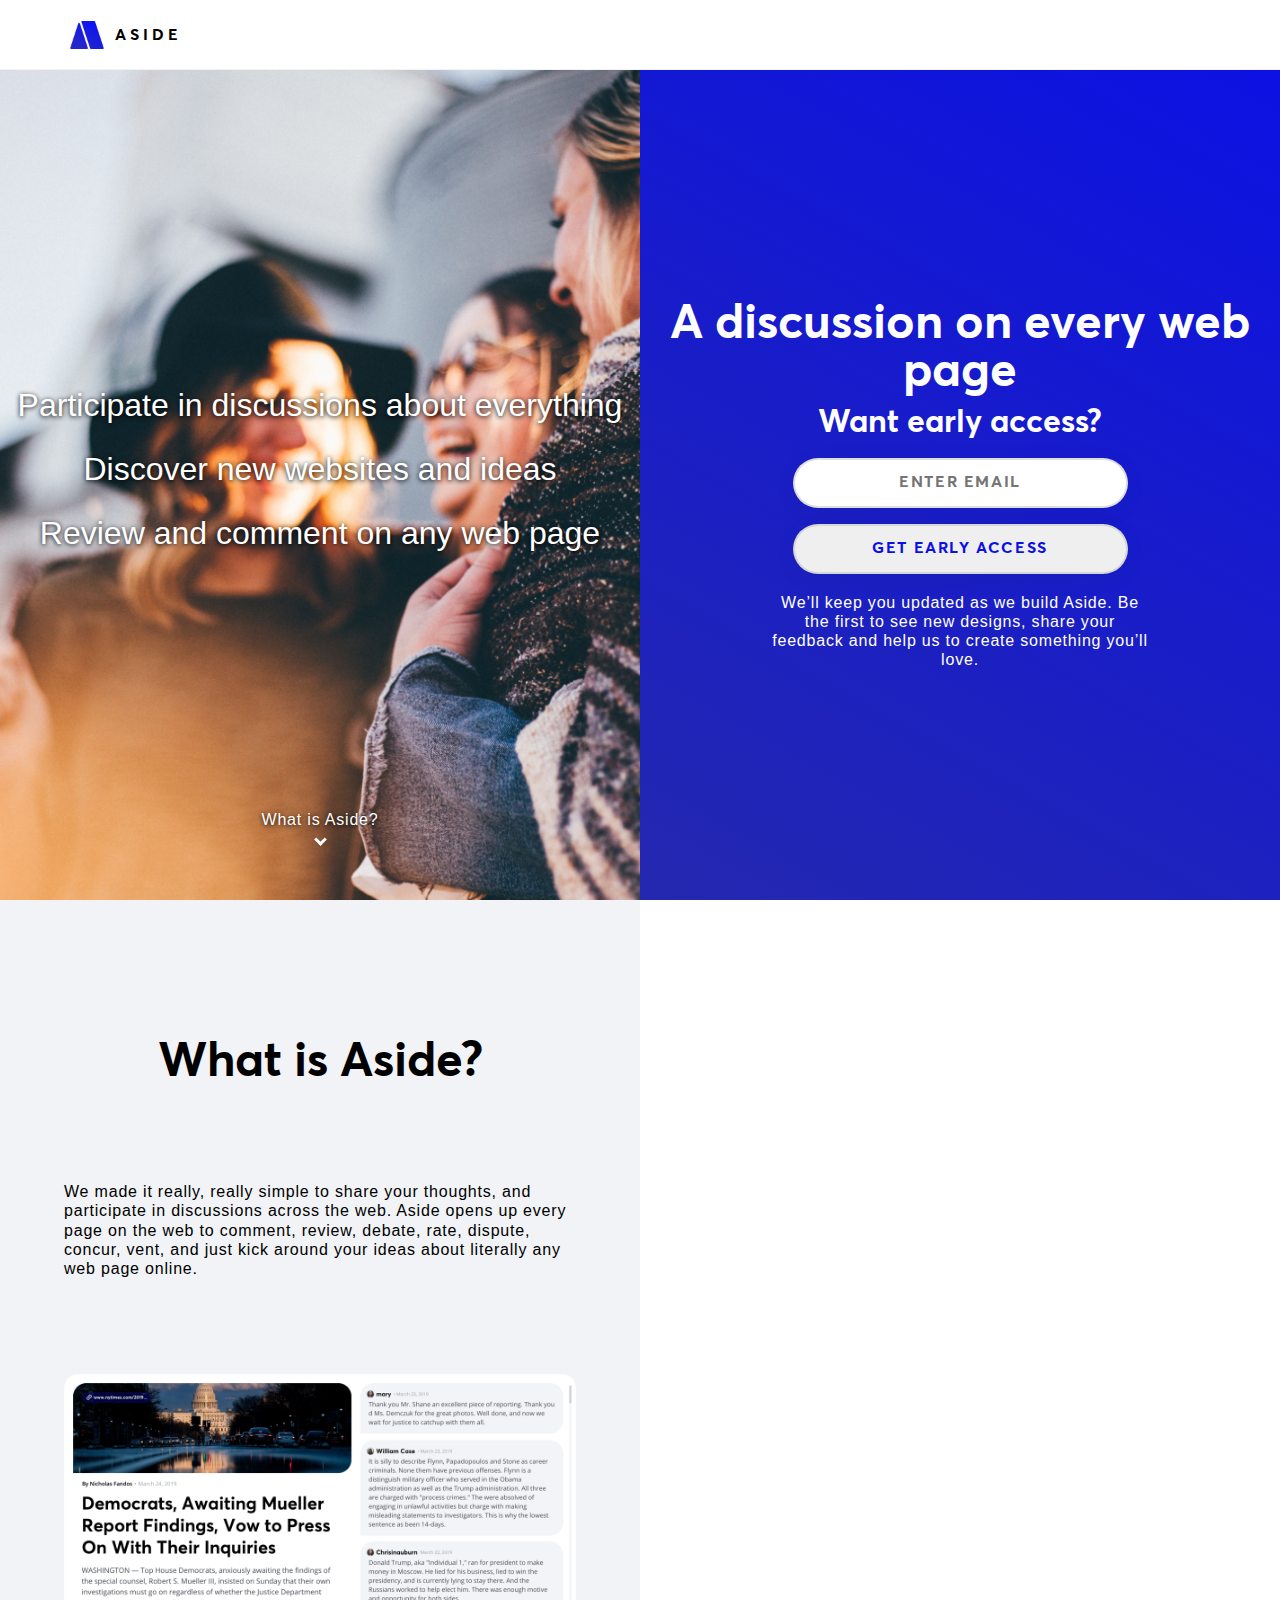
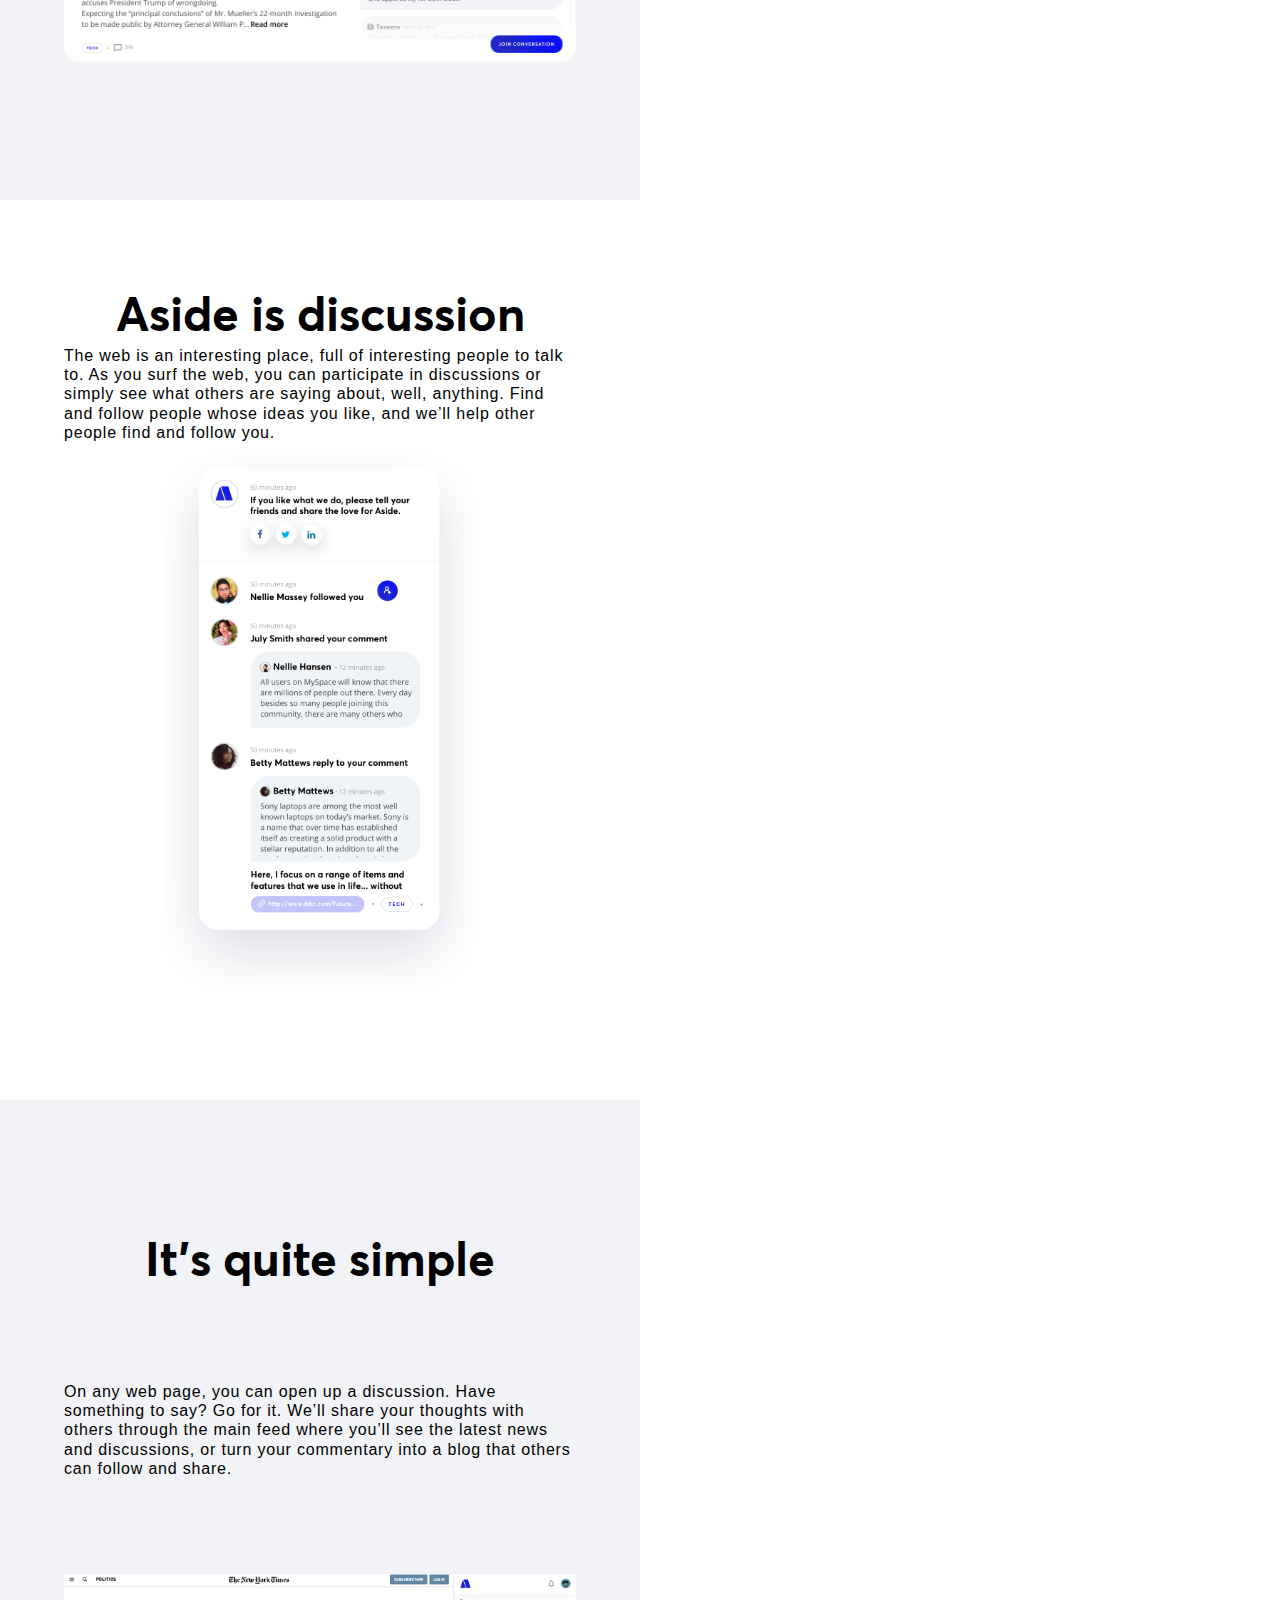
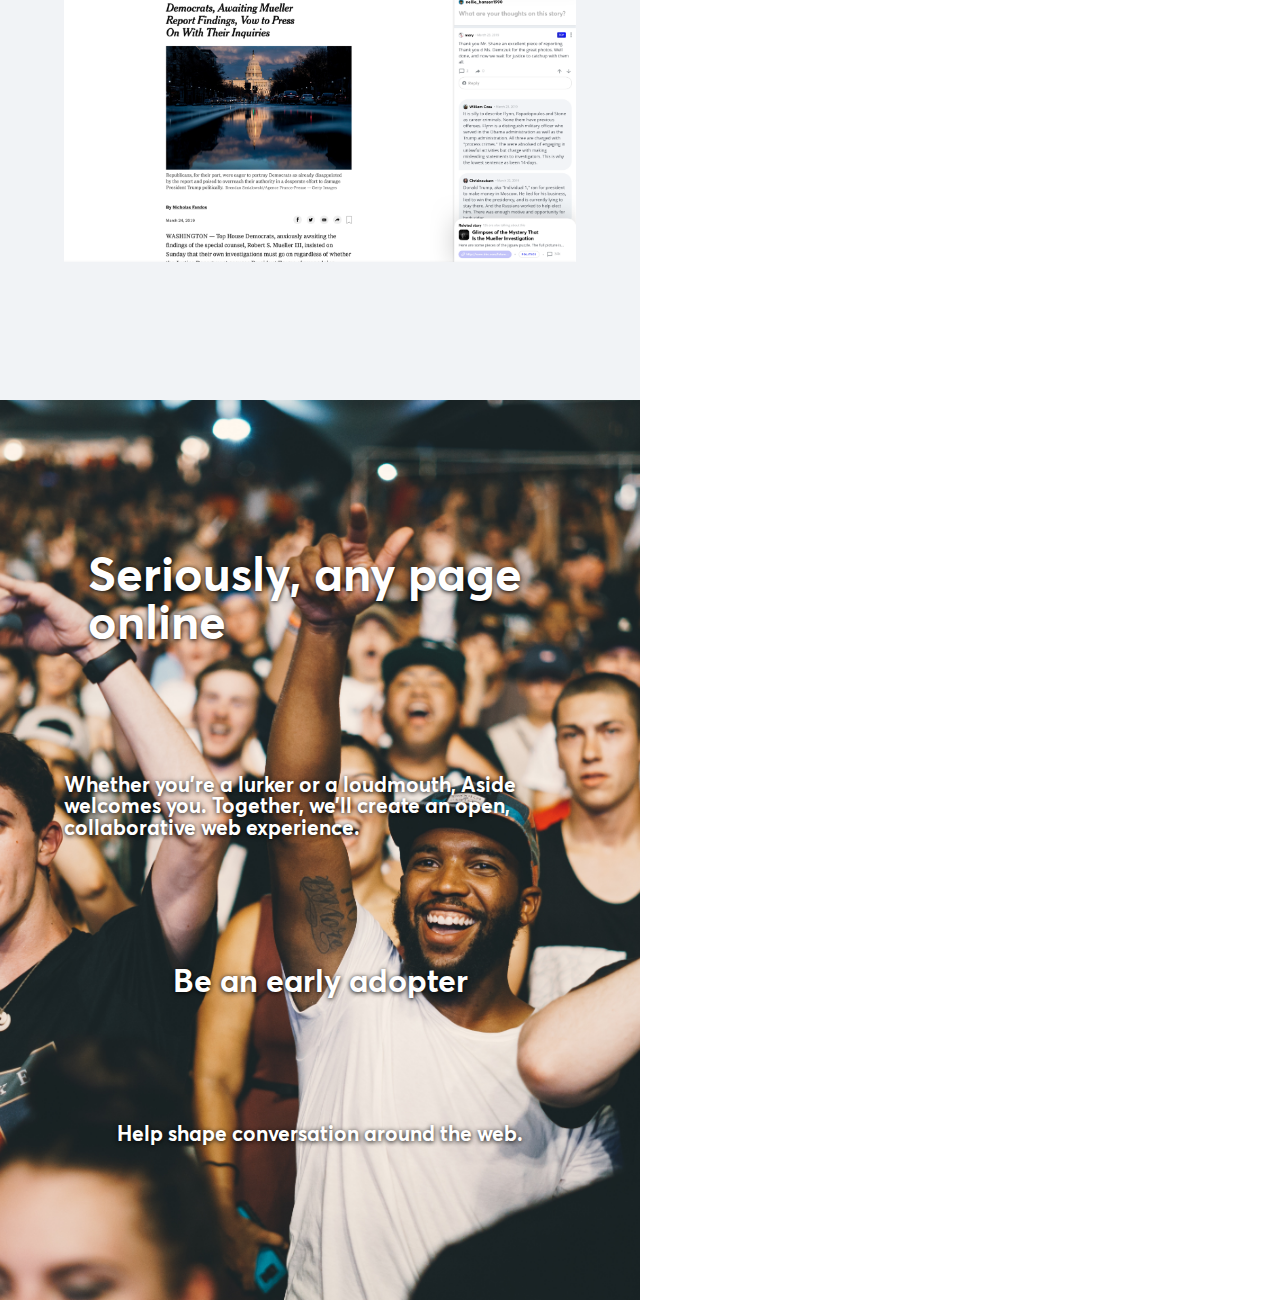
==== index.html @ 19cba2e3 "first draft CSS styles" ====
<!DOCTYPE html>
<html lang="en" dir="ltr">
  <head>
    <meta charset="utf-8">
    <title>Aside - A discussion on every web page</title>
    <link rel="stylesheet" type="text/css" href="styles/reset.css">
    <link rel="stylesheet" type="text/css" href="styles/MyFontsWebfontsKit.css">
    <link rel="stylesheet" type="text/css" href="styles/styles.css">
    <script type="text/javascript" src="js/webform.js"></script>
  </head>
  <body>

    <!-- Begin Header -->
    <header role="banner" role="presentation">
      <div id="banner">
        <img src="images/logo3x.png" alt="Aside logo">
        <span id="brandname" class="header_text">Aside</span>
      </div>
    </header>

    <!-- sign up section -->
    <section id="sign_up_section">
      <div class="content_area">
        <h1>A discussion on every web page</h1>
        <h2>Want early access?</h2>
        <div class="form">
          <form id="ema_signup_form" target="_blank" action="https://madmimi.com/signups/subscribe/fa98b86854e9475b967671fcaaf3a3f4" accept-charset="UTF-8" method="post">
            <input name="utf8" type="hidden" value="✓"/>
            <div class="mimi_field required">
              <input id="signup_email" class="email_input" name="signup[email]" type="text" data-required-field="This field is required" placeholder="Enter Email"/>
            </div>
            <div style="background: white; font-size:1px; height: 0; overflow: hidden">
              <input type="text" name="da4ce665351cd19ea3d84e0f7b1cccae" style="font-size: 1px; width: 1px !important; height:1px !important; border:0 !important; line-height: 1px !important; padding: 0 0; min-height:1px !important;"/>
              <input class="checkbox" type="checkbox" name="beacon"/>
            </div>
            <div class="mimi_field">
              <input type="submit" class="submit" value="Get early access" id="webform_submit_button" data-default-text="Get early access" data-submitting-text="Sending..." data-invalid-text="↑ You forgot some required fields" data-choose-list="↑ Choose a list" data-thanks="Thank you!"/>
            </div>
          </form>
        </div> <!-- End form div -->
        <p>We’ll keep you updated as we build Aside. Be the first to see new designs, share your feedback and help us to create something you’ll love.</p>
      </div> <!-- End content area div -->
    </section> <!-- End section -->

    <!-- About section -->
    <section id="about_section">
      <div id="benefits" class="content_area">
        <div class="prime_benefits">
          <ul>
            <li>Participate in discussions about everything</li>
            <li>Discover new websites and ideas</li>
            <li>Review and comment on any web page</li>
          </ul>
          <div class="look_down">
            <p>What is Aside?</p>
            <p><i class="down"></i></p>
          </div>
        </div>
      </div>
    </section> <!-- End About section -->

    <section id="more_details">
      <div id="what" class="details_container">
        <div class="text_area">
          <h1>What is Aside?</h1>
          <p>We made it really, really simple to share your thoughts, and participate in discussions across the web. Aside opens up every page on the web to comment, review, debate, rate, dispute, concur, vent, and just kick around your ideas about literally any web page online.</p>
          <img src="images/image1.png" alt="Screenshot of Aside">
        </div>
      </div>

      <div id="discussion" class="details_container">
        <div class="text_area">
          <h1>Aside is discussion</h1>
          <p>The web is an interesting place, full of interesting people to talk to. As you surf the web, you can participate in discussions or simply see what others are saying about, well, anything. Find and follow people whose ideas you like, and we’ll help other people find and follow you.</p>
          <img src="images/image3.png" alt="Screenshot of Aside">
        </div>
      </div>

      <div id="how" class="details_container">
        <div class="text_area">
          <h1>It's quite simple</h1>
          <p>On any web page, you can open up a discussion. Have something to say? Go for it. We’ll share your thoughts with others through the main feed where you’ll see the latest news and discussions, or turn your commentary into a blog that others can follow and share.</p>
          <img src="images/image2.png" alt="Screenshot of Aside">
        </div>
      </div>

      <div id="early" class="details_container">
        <div class="text_area">
          <h1>Seriously, any page online</h1>
          <h3>Whether you’re a lurker or a loudmouth, Aside welcomes you. Together, we’ll create an open, collaborative web experience.</p>
          <h2>Be an early adopter</h2>
          <h3>Help shape conversation around the web.</p>
        </div>
      </div>
    </section>

  </body>
</html>
---- styles/MyFontsWebfontsKit.css ----
/**
 * @license
 * MyFonts Webfont Build ID 3755739, 2019-05-04T04:27:27-0400
 *
 * The fonts listed in this notice are subject to the End User License
 * Agreement(s) entered into by the website owner. All other parties are
 * explicitly restricted from using the Licensed Webfonts(s).
 *
 * You may obtain a valid license at the URLs below.
 * 
 * Webfont: AvertaStdPE-Bold by Intelligent Design
 * URL: https://www.myfonts.com/fonts/intelligent-foundry/averta-standard/bold-177285/
 *
 * Webfont: AvertaStdPE-Regular by Intelligent Design
 * URL: https://www.myfonts.com/fonts/intelligent-foundry/averta-standard/regular-177285/
 *
 *
 * License: https://www.myfonts.com/viewlicense?type=web&buildid=3755739
 * Licensed pageviews: 10,000
 * Webfonts copyright: Copyright (c) 2015 by Kostas Bartsokas. All rights reserved.
 *
 * © 2019 MyFonts Inc
*/


/* @import must be at top of file, otherwise CSS will not work */
@import url("//hello.myfonts.net/count/394edb");


@font-face {font-family: 'AvertaStdPE-Bold';src: url('webfonts/394EDB_0_0.eot');src: url('webfonts/394EDB_0_0.eot?#iefix') format('embedded-opentype'),url('webfonts/394EDB_0_0.woff2') format('woff2'),url('webfonts/394EDB_0_0.woff') format('woff'),url('webfonts/394EDB_0_0.ttf') format('truetype');}


@font-face {font-family: 'AvertaStdPE-Regular';src: url('webfonts/394EDB_1_0.eot');src: url('webfonts/394EDB_1_0.eot?#iefix') format('embedded-opentype'),url('webfonts/394EDB_1_0.woff2') format('woff2'),url('webfonts/394EDB_1_0.woff') format('woff'),url('webfonts/394EDB_1_0.ttf') format('truetype');}
---- styles/styles.css ----
/* Font Classes */
/* .AvertaStdPE-Bold {
	font-family: AvertaStdPE-Bold;
	font-weight: normal;
	font-style: normal;
}
.AvertaStdPE-Regular {
	font-family: AvertaStdPE-Regular;
	font-weight: normal;
	font-style: normal;
} */

/* General styles */
html {
  font-size: 16px;
  font-family: "Open Sans", sans-serif;
  font-weight: normal;
  color: #000;
}

.header_text, h1, h2, h3, input {
  font-family: AvertaStdPE-Bold;
	font-weight: normal;
	font-style: normal;
  color: #000;
}

/* Header */
header {
  width: 100%;
  background-color: white;
  position: fixed;
  z-index: 100;
}

#banner {
  padding: 1.3125em 0 1.3125em 4.35em;
  box-shadow: inset 0 -0.5px 0 0 rgba(0,0,0,0.1);
  display: flex;
  align-items: center;
}

header img {
  height: 1.75em;
  margin-right: 0.731875em;
}

#brandname {
  text-transform: uppercase;
  font-size: 1em;
  letter-spacing: 0.25em;
}

/* Sections */
.content_area {
  height: 50%;
  display: flex;
  flex-direction: column;
  align-items: center;
  justify-content: space-around;
  padding-top:4.375em;
  position: relative;
  text-align: center;
}

h1 {
  font-size: 3em;
  margin: 0 0.5em;
}

h2,
  ul li {
  font-size: 2em;
  margin: 0 0.5em;
}

h3 {
  font-size: 1.325em;
}

p {
  font-size: 1em;
  letter-spacing: 0.05em;
  line-height: 1.2em;
}

/* Sign up Section */
#sign_up_section {
  background: linear-gradient(208.92deg, #0B10E6 0%, #2428AF 100%);
  width: 50%;
  height: 100vh;
  display: flex;
  flex-direction: column;
  justify-content: center;
  /* border-left: 1px solid #5A6069; */
  color: white;
  position: fixed;
  left:50%
}

#sign_up_section h1,
  #sign_up_section h2 {
    color: white;
  }

form {
  margin: 0.5em 0;
}

form input {
  height: 50px;
	width: 335px;
  border: none;
  border-radius: 25px;
  border: 2px solid rgba(188,190,194,0.5);
  box-shadow: 0 5px 25px 0 rgba(0,0,0,0.05);
  font-size: 1em;
  text-transform: uppercase;
  letter-spacing: 0.1em;
  text-align: center;
  padding: 0;
}

.email_input {
  margin-bottom: 1em;
  color: #5A6069;
}

.submit {
  color: #0B10E6;
}
.submit:hover {
  background: linear-gradient(208.92deg, #0B10E6 0%, #2428AF 100%);
  color: white;
  box-shadow: 0 1px 10px 3px #FFF;
}

#sign_up_section p {
  width: 60%;
}

/* About section */
#about_section .content_area {
  height: 100vh;
  width: 50%;
}

#benefits {
  background-color: white;
  background-image: url("../images/priscilla-du-preez-234138-unsplash.jpg");
  height: 100%;
  background-position: center;
  background-repeat: no-repeat;
  background-size: cover;
  color: white;
  text-shadow: 0px 1px 5px black;
}

ul {
    text-align: center;
}

ul li {
  margin-bottom: 1em;
}

/* Down Arrow */
.look_down {
    width: 10em;
    position: absolute;
    top: 90%;
    left: 50%;
    margin-left: -5em;
}

.look_down p {
  text-align: center;
  color: white;
}

i {
  border: solid white;
  border-width: 0 3px 3px 0;
  display: inline-block;
  padding: 3px;
}
.down {
  transform: rotate(45deg);
  -webkit-transform: rotate(45deg);
}

/* More Details Section */
#more_details {
  display: flex;
  flex-direction: column;
  width: 50%;
}

.details_container {
  height: 100vh;
  display: flex;
  flex-direction: column;
  align-items: center;
  justify-content: center;
}

#what {
  background-color: #F1F3F6;
  /* justify-content: space-around; */
}

.text_area {
  height: 80%;
  width: 80%;
  display: flex;
  flex-direction: column;
  align-items: center;
  justify-content: space-around;
}

.text_area img {
  height: auto;
  width: 100%;
}

#discussion img {
  height: 35em;
  width: auto;
}

#how {
  background-color: #F1F3F6
}

#early {
  background-image: url("../images/nicholas-green-324622-unsplash.jpg");
  background-position: center;
  background-repeat: no-repeat;
  background-size: cover;
  color: white;
  text-shadow: 0px 1px 5px black;
}

#early h1,
  #early h2,
    #early h3 {
    color: white;
    text-shadow: 0px 1px 5px black;
  }

























/*  */
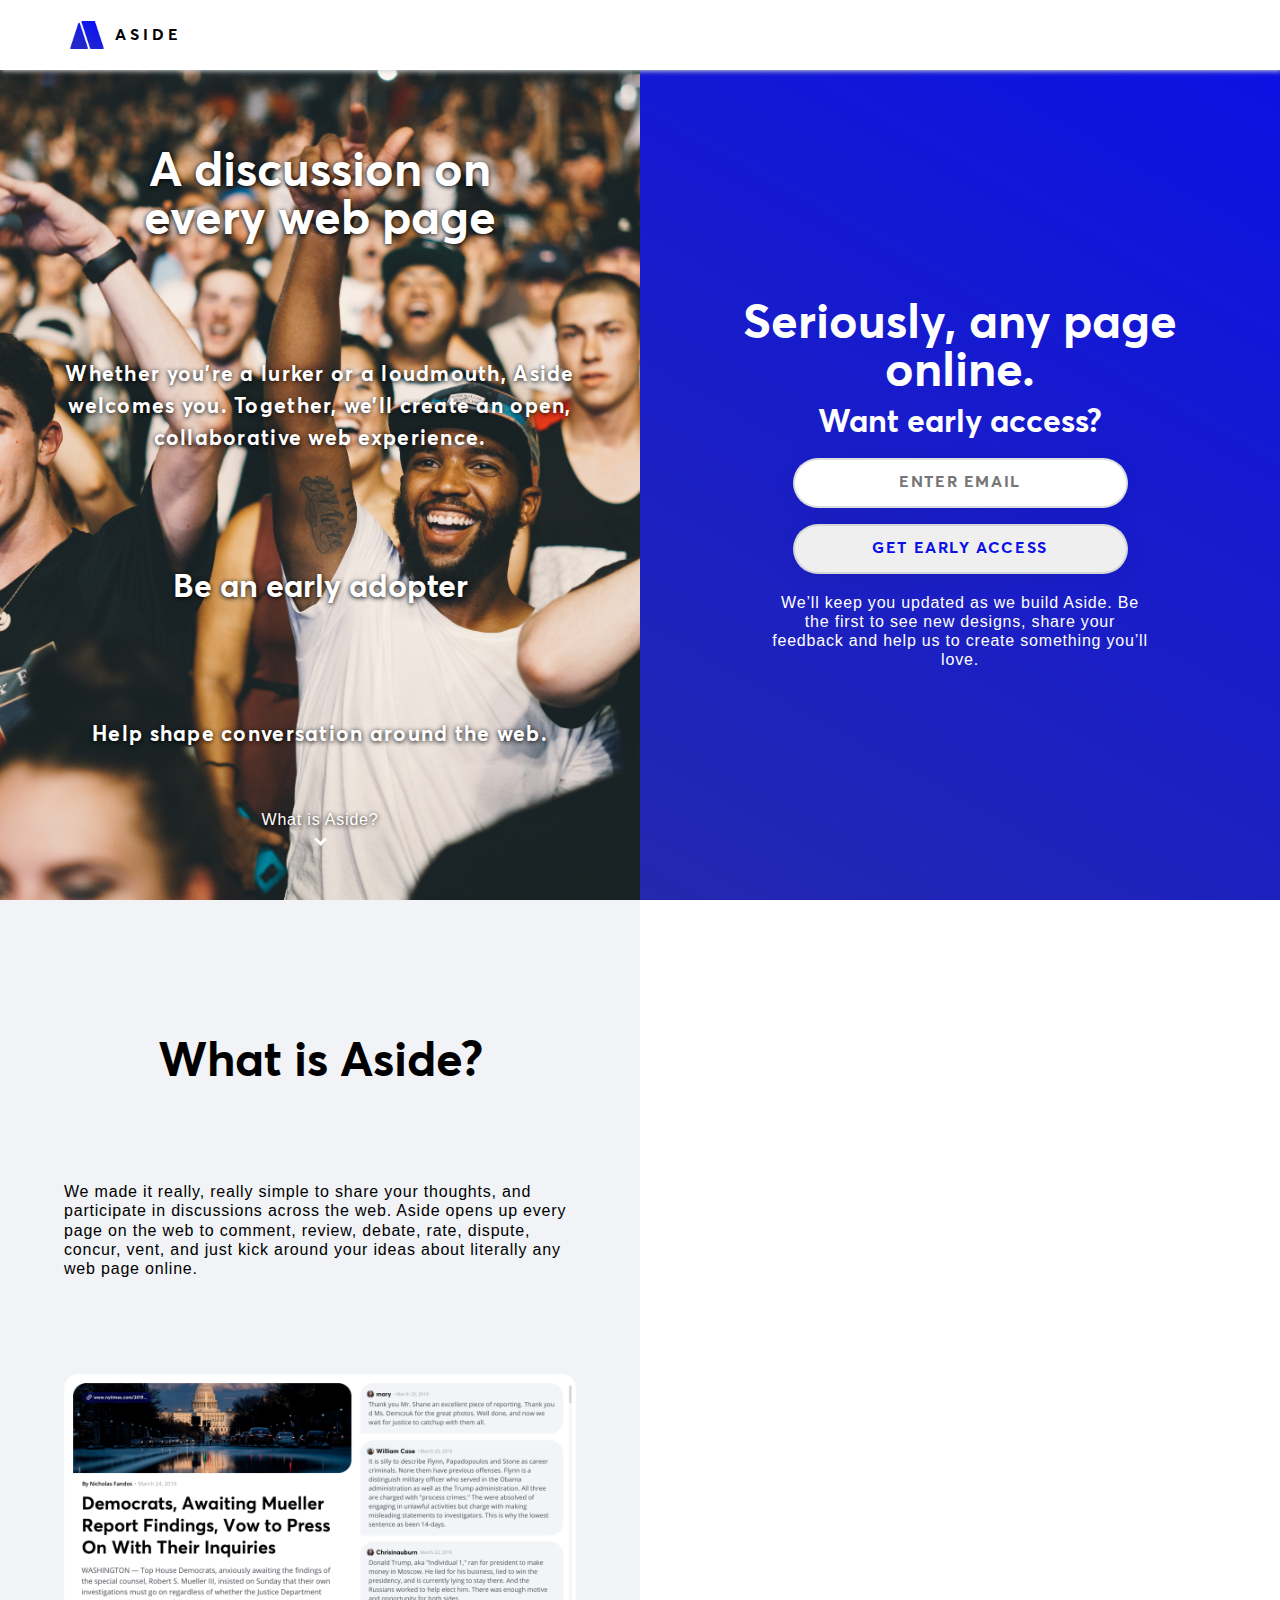
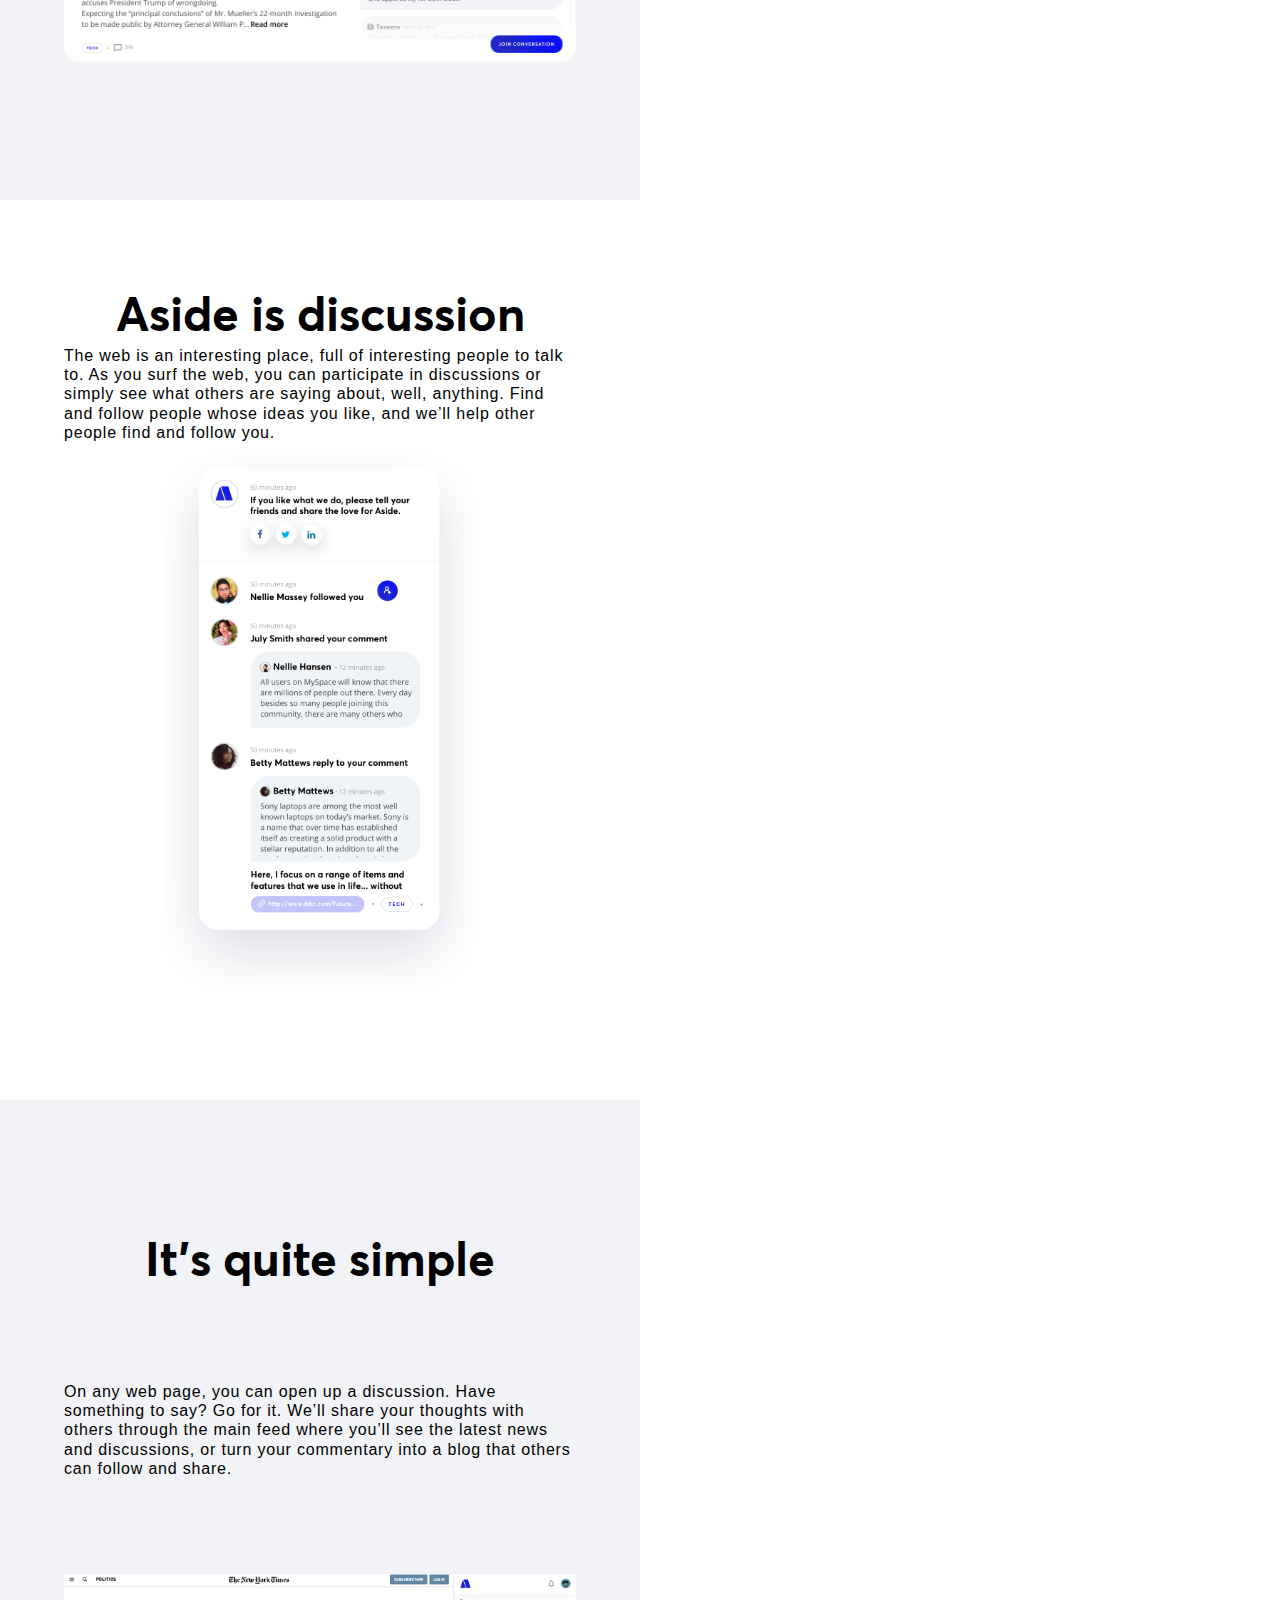
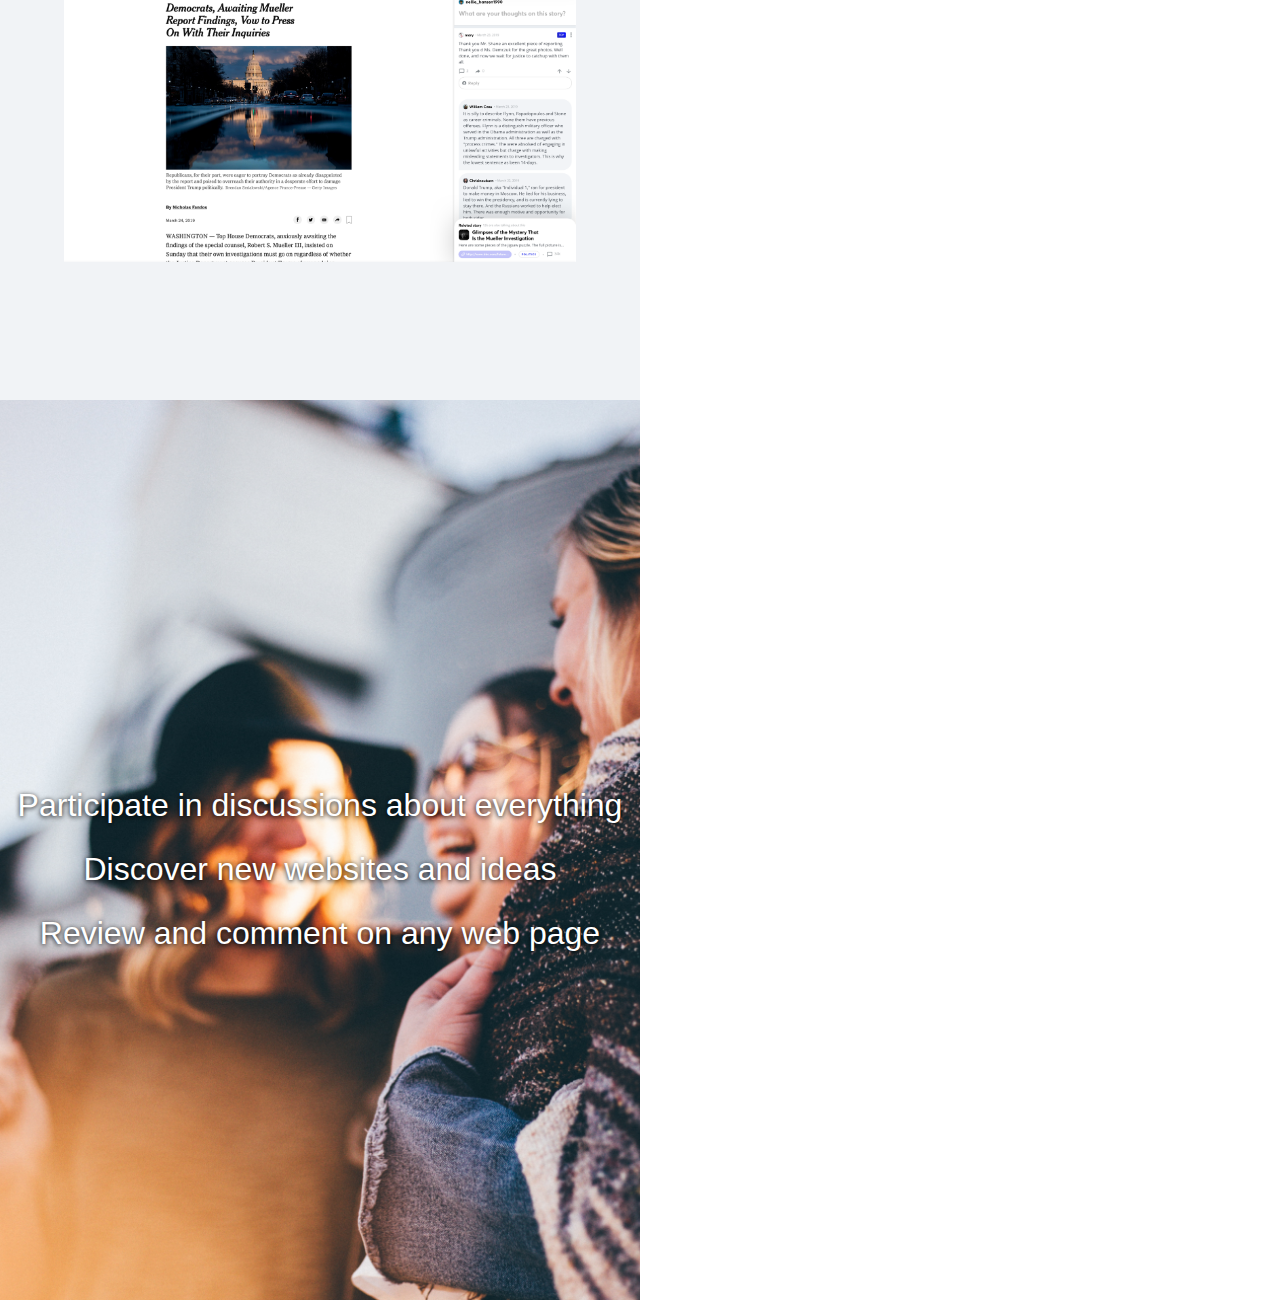
==== commit 1e56066e: "moved sections around" ====
--- a/index.html
+++ b/index.html
@@ -21,7 +21,7 @@
     <!-- sign up section -->
     <section id="sign_up_section">
       <div class="content_area">
-        <h1>A discussion on every web page</h1>
+        <h1>Seriously, any page online.</h1>
         <h2>Want early access?</h2>
         <div class="form">
           <form id="ema_signup_form" target="_blank" action="https://madmimi.com/signups/subscribe/fa98b86854e9475b967671fcaaf3a3f4" accept-charset="UTF-8" method="post">
@@ -43,23 +43,24 @@
     </section> <!-- End section -->
 
     <!-- About section -->
-    <section id="about_section">
-      <div id="benefits" class="content_area">
-        <div class="prime_benefits">
-          <ul>
-            <li>Participate in discussions about everything</li>
-            <li>Discover new websites and ideas</li>
-            <li>Review and comment on any web page</li>
-          </ul>
-          <div class="look_down">
-            <p>What is Aside?</p>
-            <p><i class="down"></i></p>
-          </div>
-        </div>
-      </div>
-    </section> <!-- End About section -->
 
     <section id="more_details">
+
+      <div id="early" class="details_container">
+        <div class="text_area">
+          <h1>A discussion on every web page</h1>
+          <h3>Whether you’re a lurker or a loudmouth, Aside welcomes you. Together, we’ll create an open, collaborative web experience.</p>
+          <h2>Be an early adopter</h2>
+          <h3>Help shape conversation around the web.</p>
+        </div>
+
+        <div class="look_down">
+          <p>What is Aside?</p>
+          <p><i class="down"></i></p>
+        </div>
+
+      </div>
+
       <div id="what" class="details_container">
         <div class="text_area">
           <h1>What is Aside?</h1>
@@ -84,15 +85,19 @@
         </div>
       </div>
 
-      <div id="early" class="details_container">
-        <div class="text_area">
-          <h1>Seriously, any page online</h1>
-          <h3>Whether you’re a lurker or a loudmouth, Aside welcomes you. Together, we’ll create an open, collaborative web experience.</p>
-          <h2>Be an early adopter</h2>
-          <h3>Help shape conversation around the web.</p>
+    </section>
+
+    <section id="about_section">
+      <div id="benefits" class="content_area">
+        <div class="prime_benefits">
+          <ul>
+            <li>Participate in discussions about everything</li>
+            <li>Discover new websites and ideas</li>
+            <li>Review and comment on any web page</li>
+          </ul>
         </div>
       </div>
-    </section>
+    </section> <!-- End About section -->
 
   </body>
 </html>
--- a/styles/styles.css
+++ b/styles/styles.css
@@ -35,9 +35,10 @@
 
 #banner {
   padding: 1.3125em 0 1.3125em 4.35em;
-  box-shadow: inset 0 -0.5px 0 0 rgba(0,0,0,0.1);
-  display: flex;
-  align-items: center;
+  box-shadow: 1px 1px 5px #CED2D5;
+  display: flex;
+  align-items: center;
+  /* border-bottom: 1px solid #CED2D5; */
 }
 
 header img {
@@ -76,6 +77,8 @@
 
 h3 {
   font-size: 1.325em;
+  letter-spacing: 0.06em;
+  line-height: 1.5em;
 }
 
 p {
@@ -169,7 +172,7 @@
     width: 10em;
     position: absolute;
     top: 90%;
-    left: 50%;
+    left: 25%;
     margin-left: -5em;
 }
 
@@ -194,6 +197,7 @@
   display: flex;
   flex-direction: column;
   width: 50%;
+
 }
 
 .details_container {
@@ -246,6 +250,7 @@
     #early h3 {
     color: white;
     text-shadow: 0px 1px 5px black;
+    text-align: center;
   }
 
 
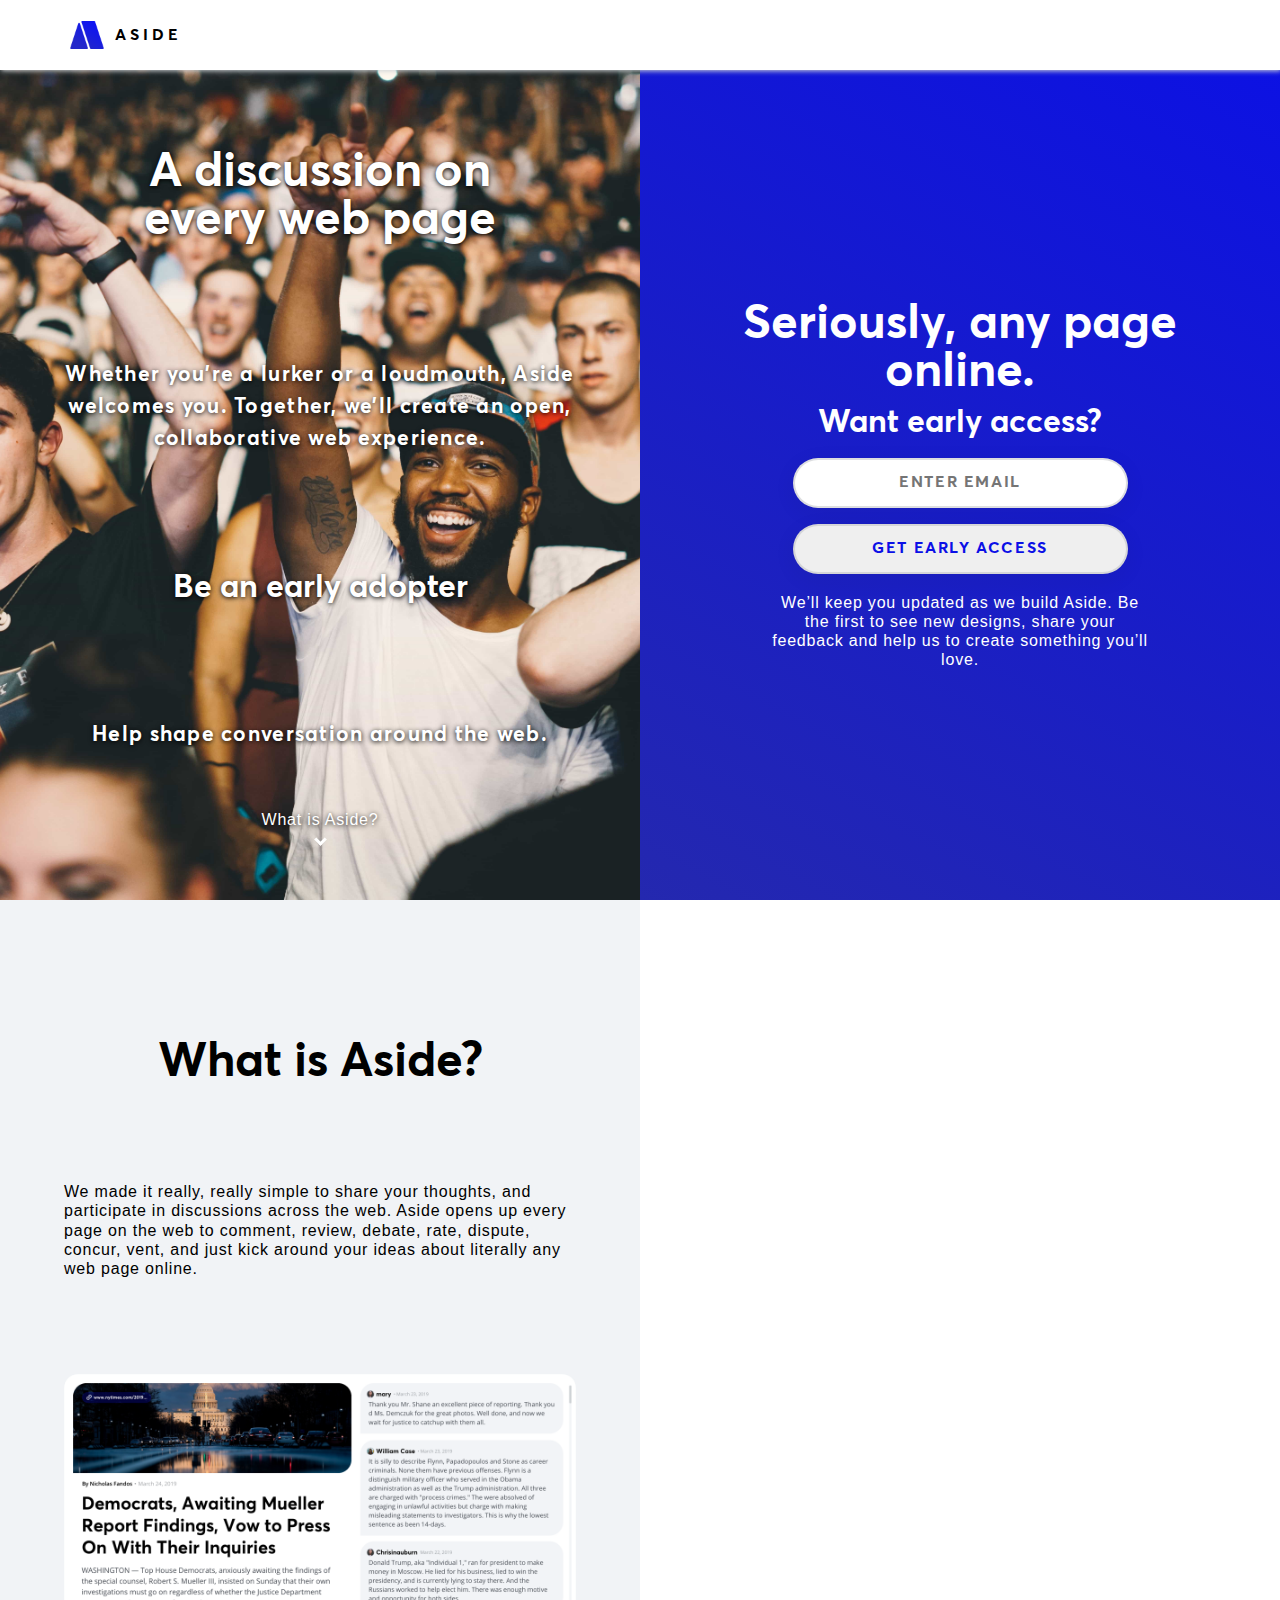
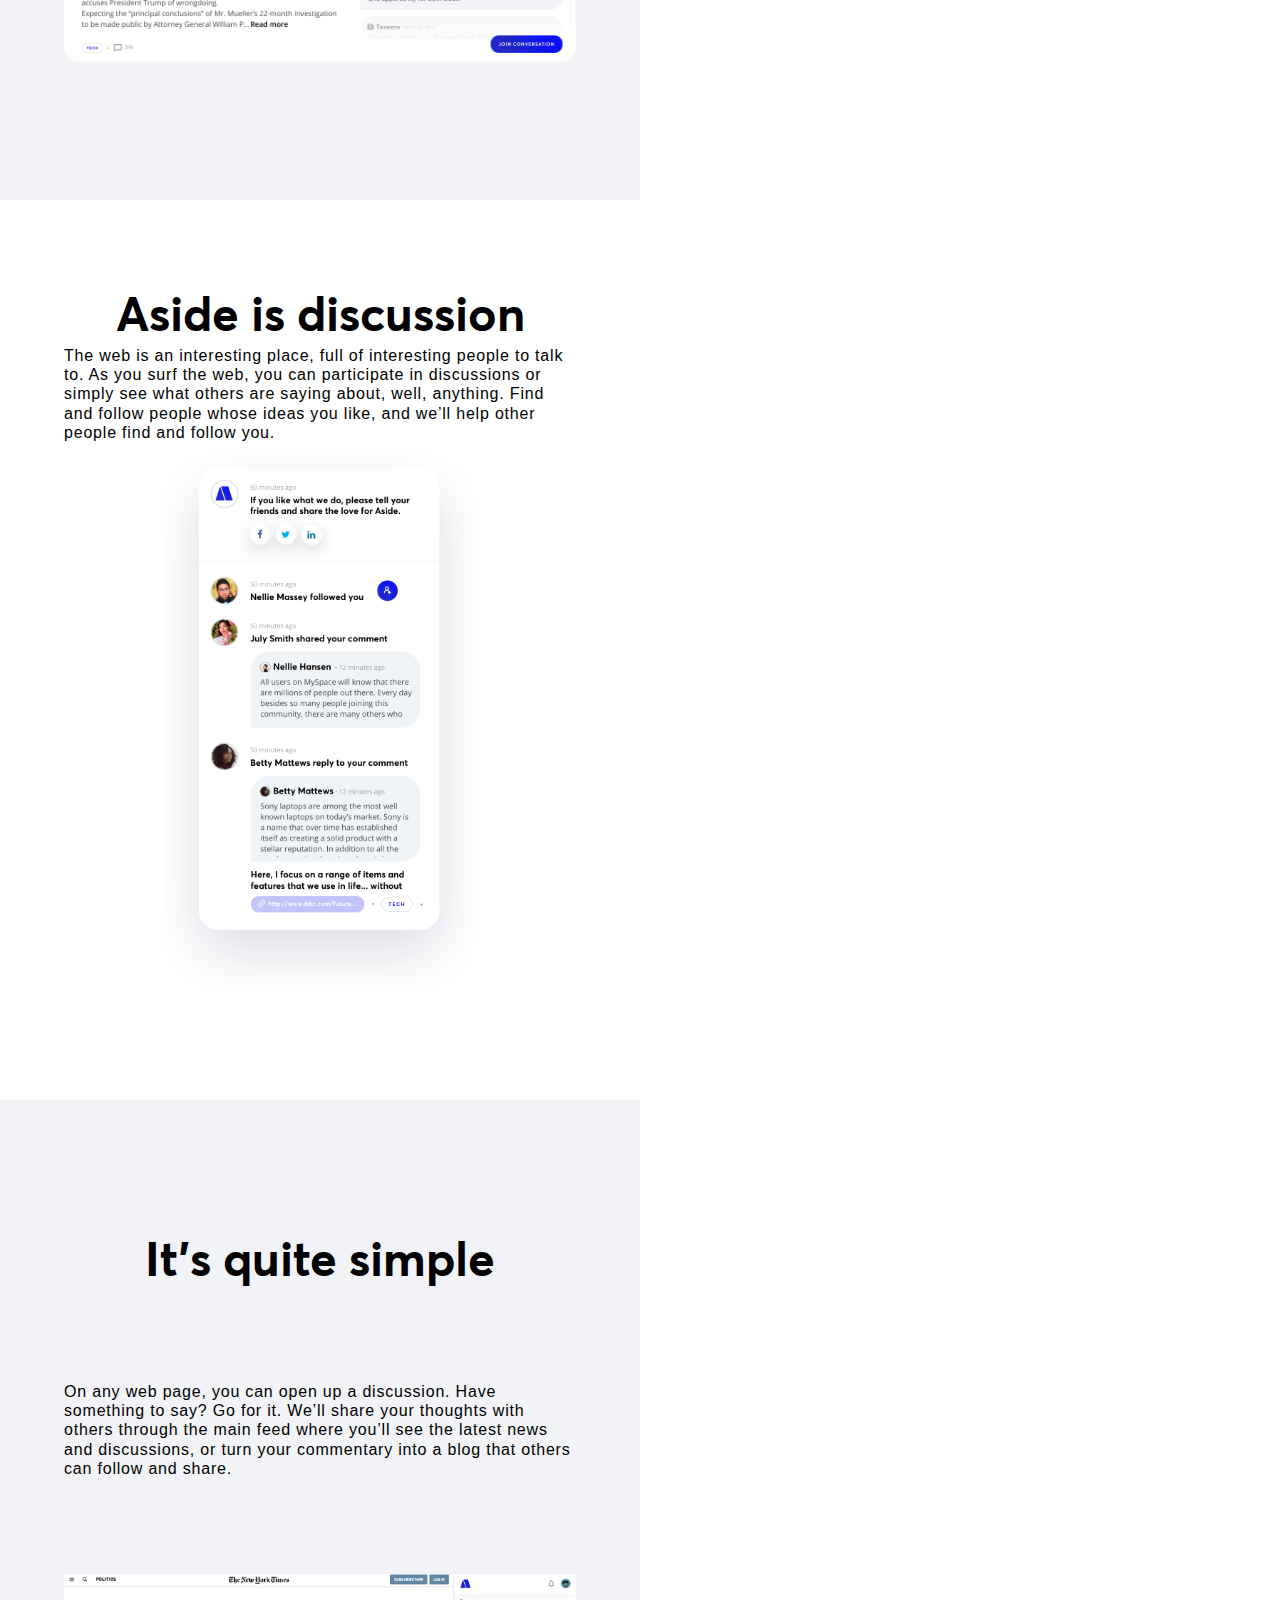
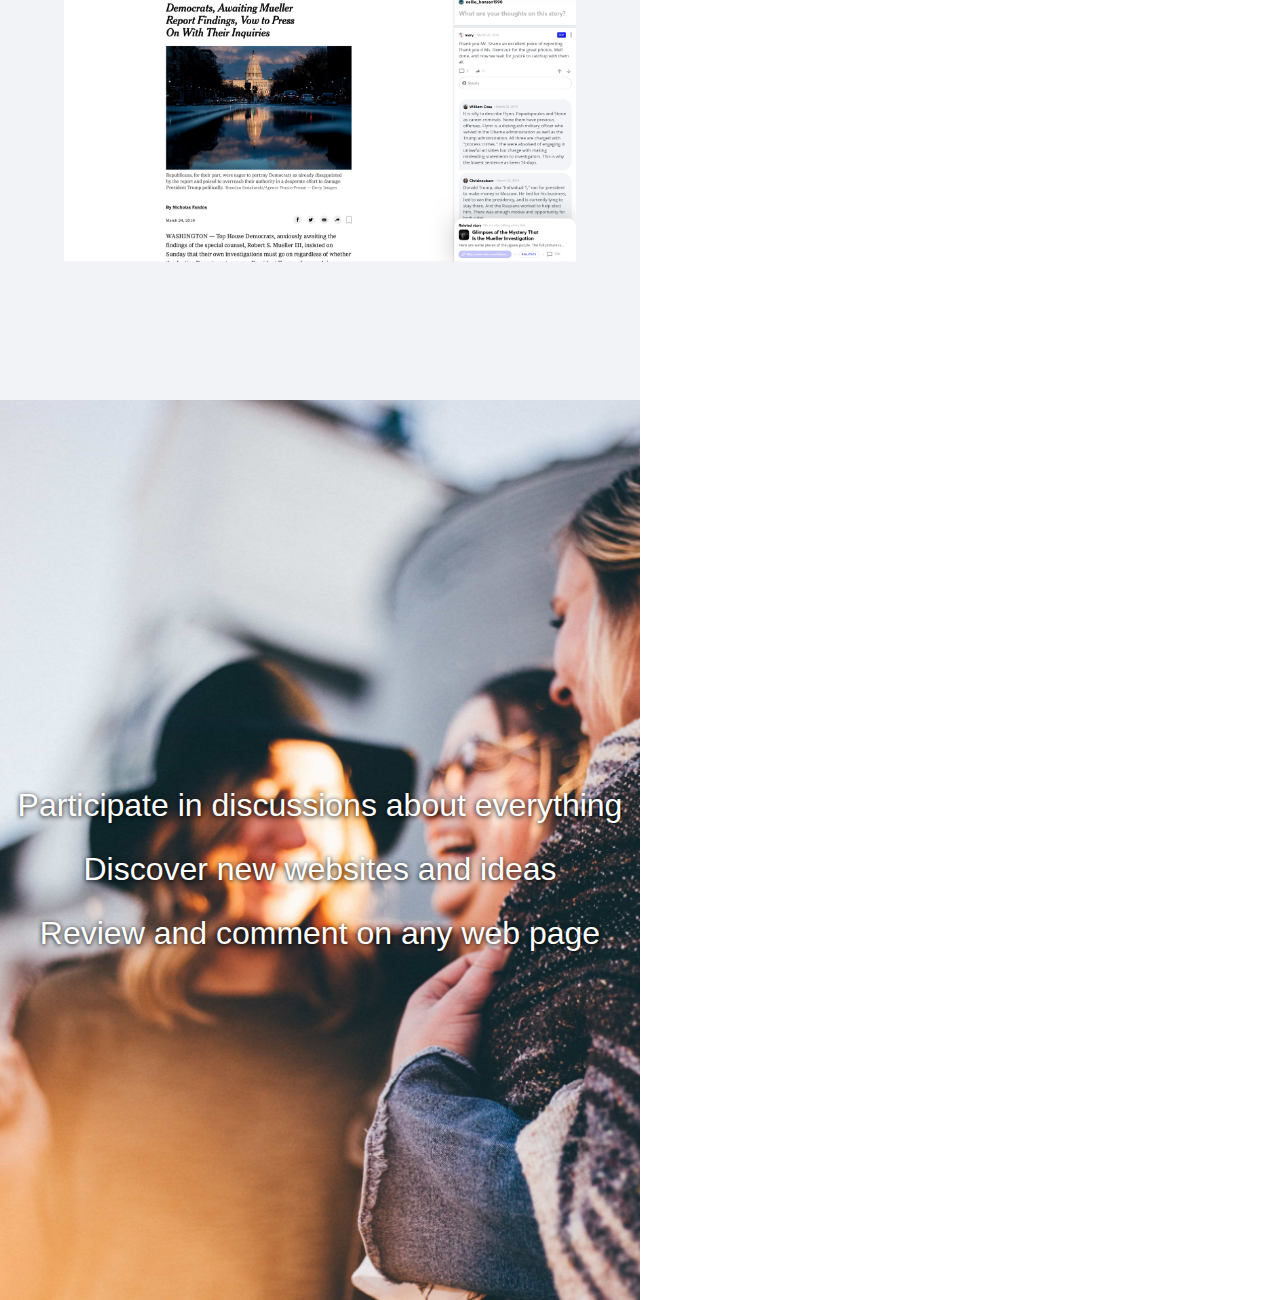
==== commit e114756d: "improve form error message styles" ====
--- a/index.html
+++ b/index.html
@@ -34,7 +34,7 @@
               <input class="checkbox" type="checkbox" name="beacon"/>
             </div>
             <div class="mimi_field">
-              <input type="submit" class="submit" value="Get early access" id="webform_submit_button" data-default-text="Get early access" data-submitting-text="Sending..." data-invalid-text="↑ You forgot some required fields" data-choose-list="↑ Choose a list" data-thanks="Thank you!"/>
+              <input type="submit" class="submit" value="Get early access" id="webform_submit_button" data-default-text="Get early access" data-submitting-text="Sending..." data-invalid-text="↑ You forgot something" data-choose-list="↑ Choose a list" data-thanks="Thank you!"/>
             </div>
           </form>
         </div> <!-- End form div -->
--- a/styles/styles.css
+++ b/styles/styles.css
@@ -125,17 +125,35 @@
 }
 
 .email_input {
+  /* margin-bottom: 1em; */
+  color: #5A6069;
+}
+
+div.required {
   margin-bottom: 1em;
-  color: #5A6069;
 }
 
 .submit {
   color: #0B10E6;
 }
+
 .submit:hover {
   background: linear-gradient(208.92deg, #0B10E6 0%, #2428AF 100%);
   color: white;
   box-shadow: 0 1px 10px 3px #FFF;
+}
+
+.last p {
+  display: inline-block;
+  margin: 0.5em 0;
+  color: #2227B2;
+  background-color: white;
+  padding: 0.5em;
+  border: 1px solid red;
+}
+
+.disabled {
+  color: red;
 }
 
 #sign_up_section p {
@@ -150,7 +168,7 @@
 
 #benefits {
   background-color: white;
-  background-image: url("../images/priscilla-du-preez-234138-unsplash.jpg");
+  background-image: url("../images/priscilla-du-preez-234138-unsplash-min.jpg");
   height: 100%;
   background-position: center;
   background-repeat: no-repeat;
@@ -237,7 +255,7 @@
 }
 
 #early {
-  background-image: url("../images/nicholas-green-324622-unsplash.jpg");
+  background-image: url("../images/nicholas-green-324622-unsplash-min.jpg");
   background-position: center;
   background-repeat: no-repeat;
   background-size: cover;
@@ -252,29 +270,3 @@
     text-shadow: 0px 1px 5px black;
     text-align: center;
   }
-
-
-
-
-
-
-
-
-
-
-
-
-
-
-
-
-
-
-
-
-
-
-
-
-
-/*  */
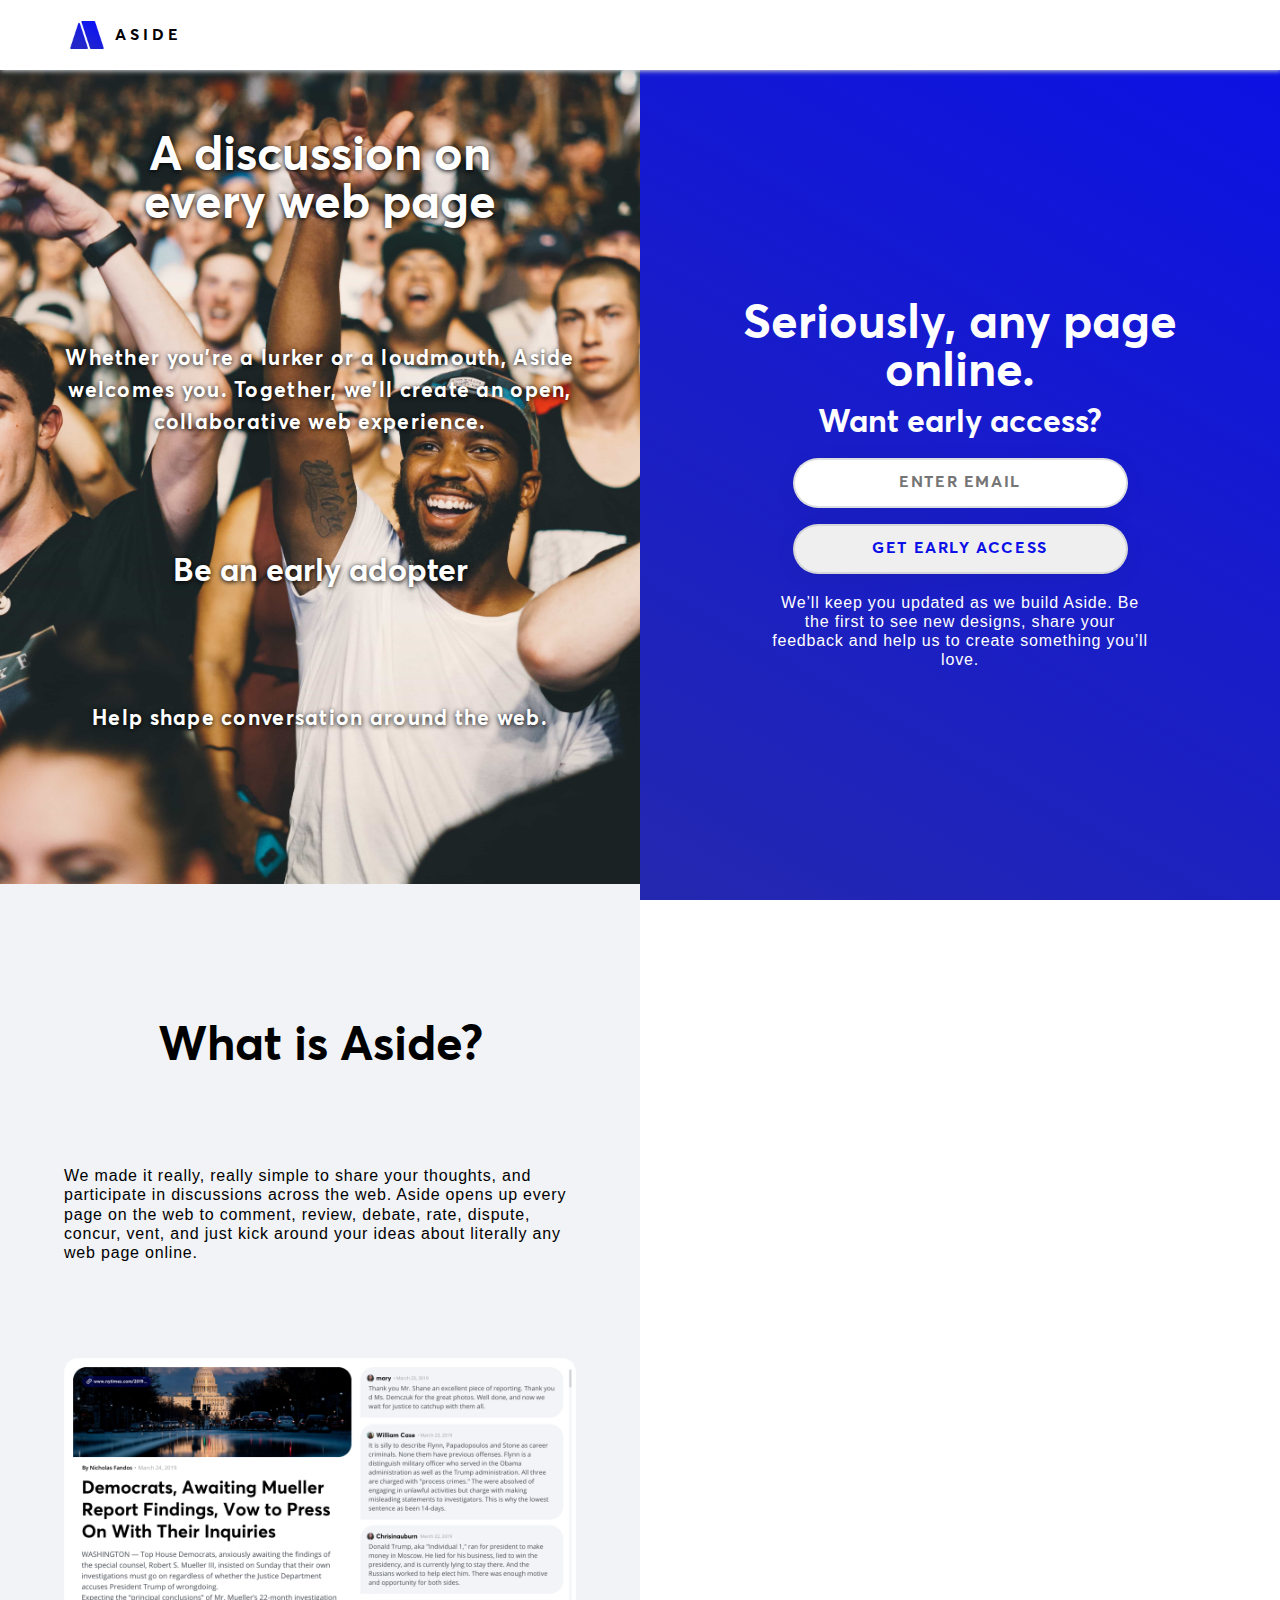
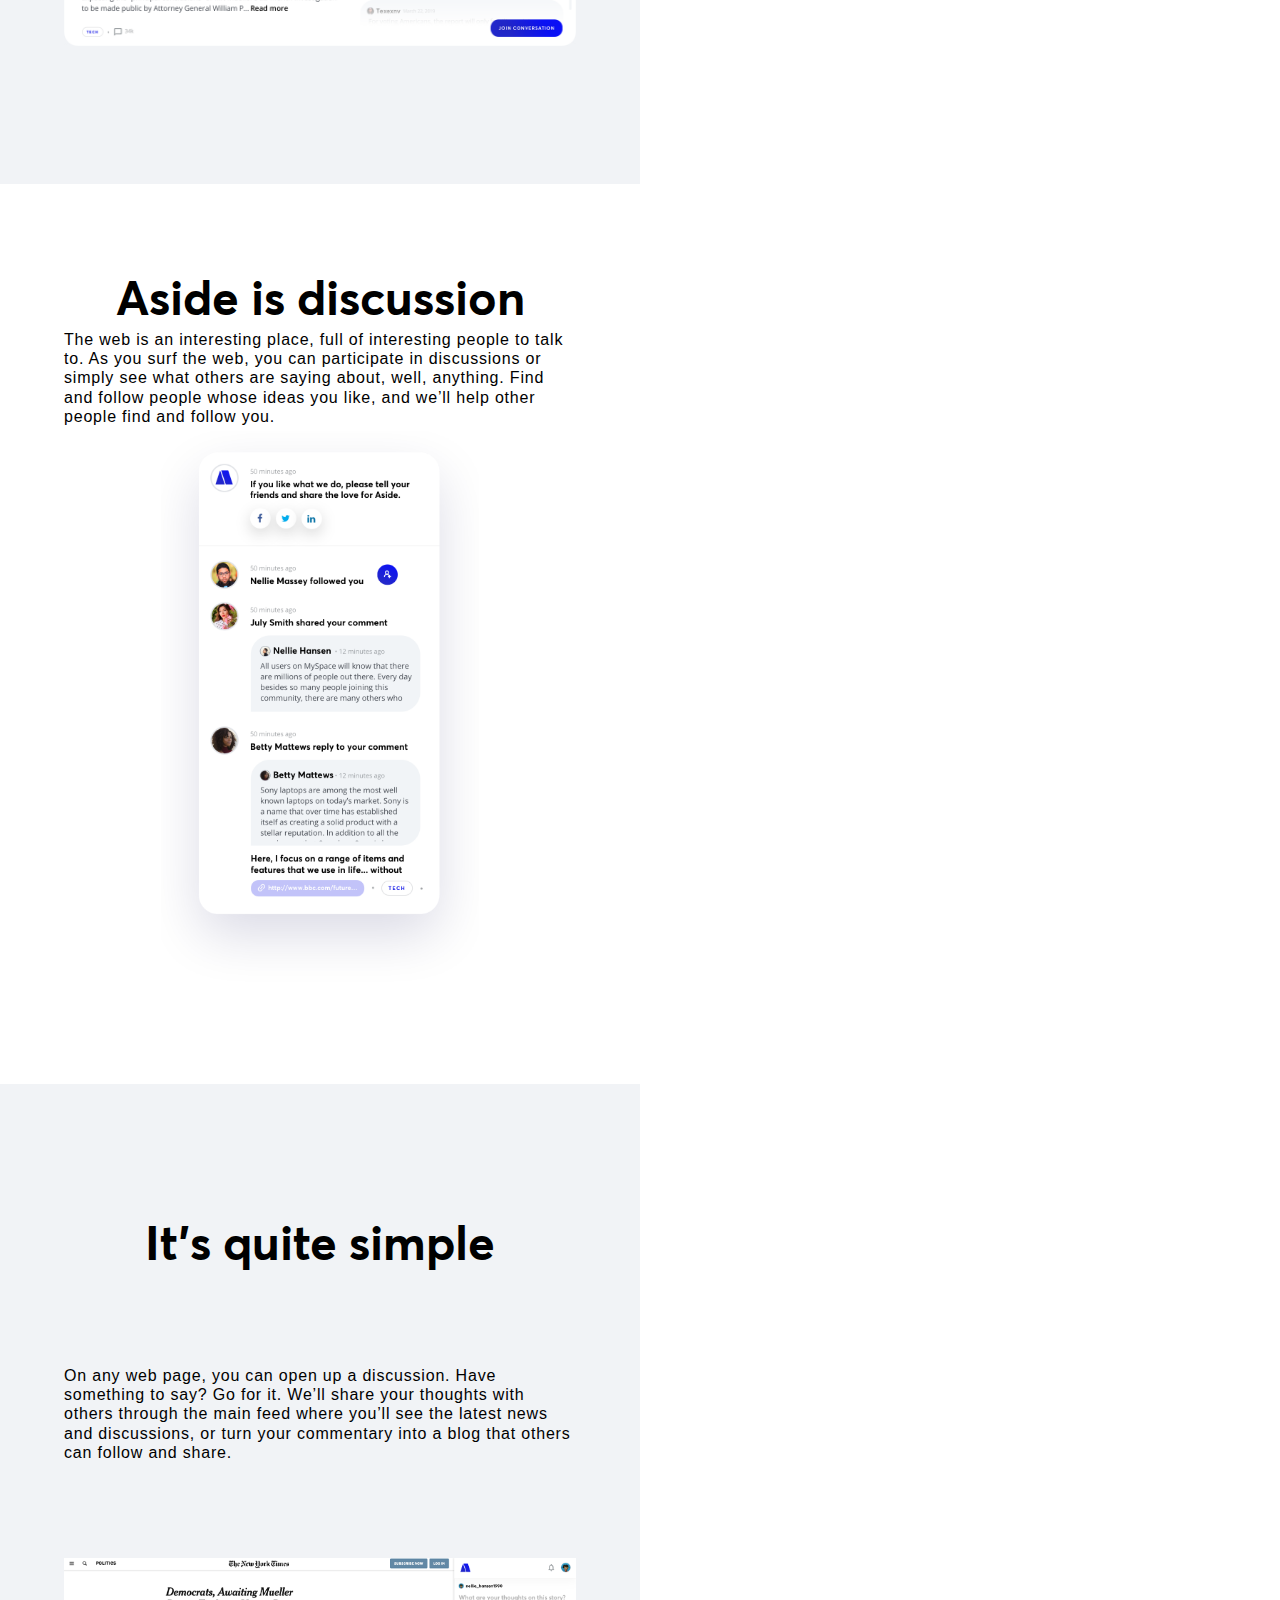
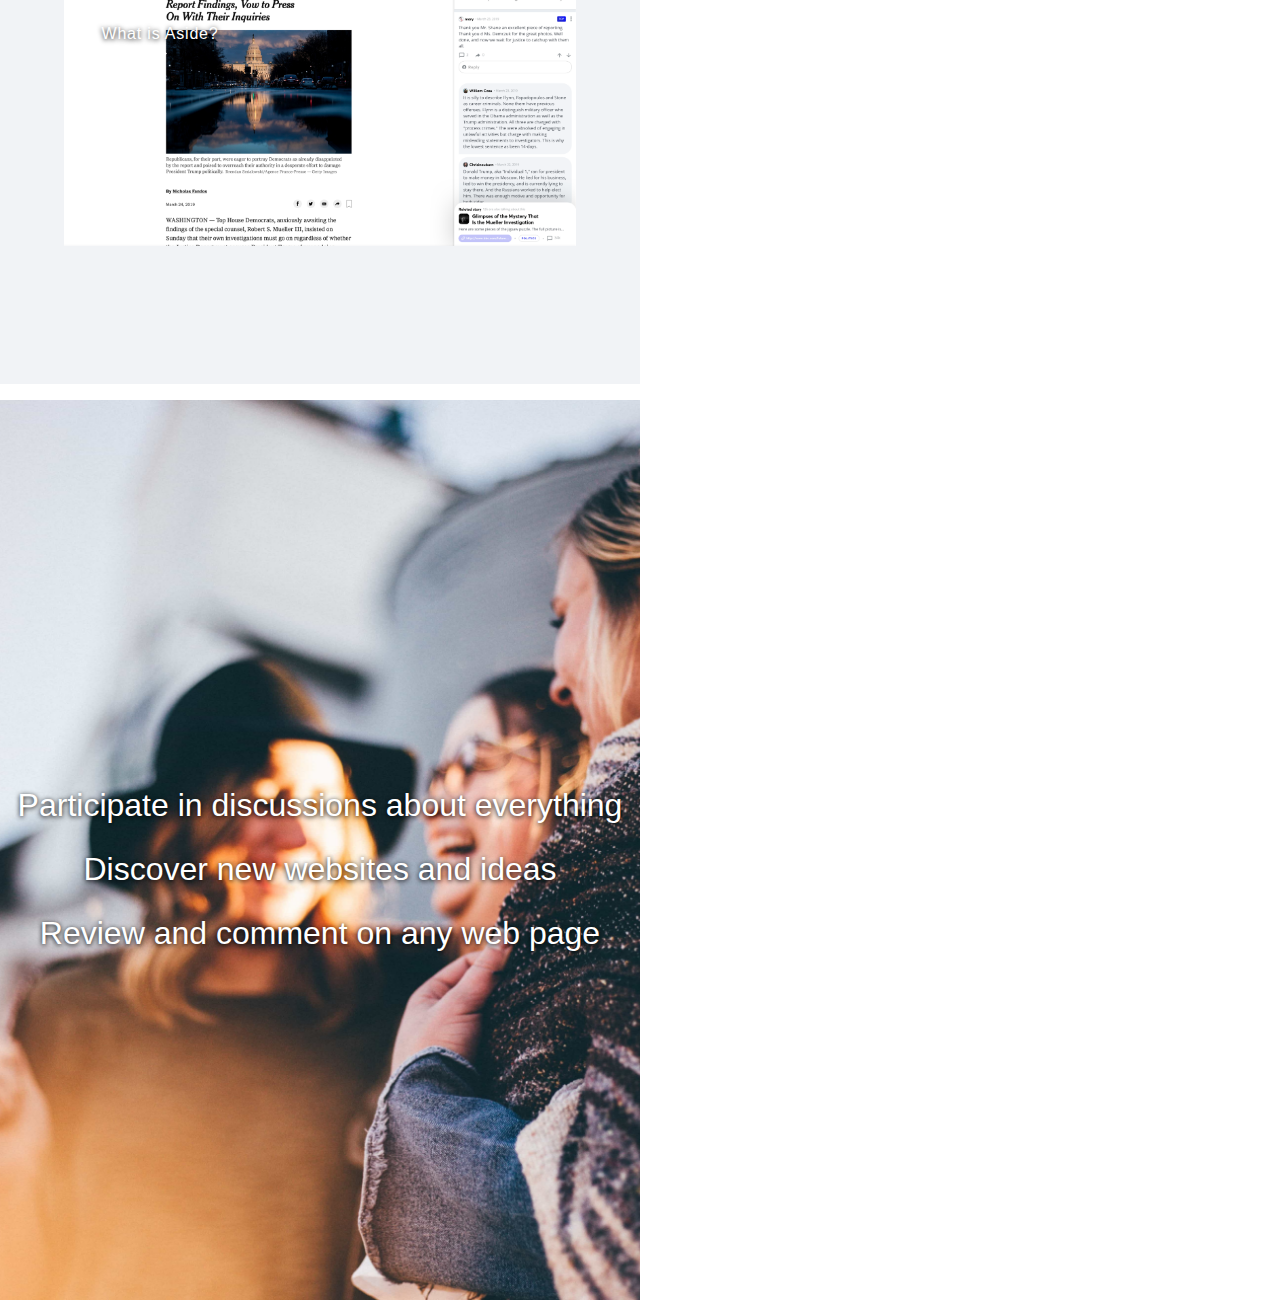
==== commit c16aaacc: "add privacy policy" ====
--- a/index.html
+++ b/index.html
@@ -3,10 +3,23 @@
   <head>
     <meta charset="utf-8">
     <title>Aside - A discussion on every web page</title>
+    <link rel="shortcut icon" href="images/favicon.ico" type="image/x-icon">
+    <link rel="icon" href="images/favicon.ico" type="image/x-icon">
+    <meta name="viewport" content="width=device-width,initial-scale=1">
     <link rel="stylesheet" type="text/css" href="styles/reset.css">
     <link rel="stylesheet" type="text/css" href="styles/MyFontsWebfontsKit.css">
     <link rel="stylesheet" type="text/css" href="styles/styles.css">
+    <link rel="stylesheet" type="text/css" href="styles/mobile.css">
     <script type="text/javascript" src="js/webform.js"></script>
+    <!-- Global site tag (gtag.js) - Google Analytics -->
+    <script async src="https://www.googletagmanager.com/gtag/js?id=UA-140091920-2"></script>
+    <script>
+    window.dataLayer = window.dataLayer || [];
+    function gtag(){dataLayer.push(arguments);}
+    gtag('js', new Date());
+
+    gtag('config', 'UA-140091920-2');
+  </script>
   </head>
   <body>
 
@@ -72,7 +85,7 @@
       <div id="discussion" class="details_container">
         <div class="text_area">
           <h1>Aside is discussion</h1>
-          <p>The web is an interesting place, full of interesting people to talk to. As you surf the web, you can participate in discussions or simply see what others are saying about, well, anything. Find and follow people whose ideas you like, and we’ll help other people find and follow you.</p>
+          <p>The web is an interesting place, full of interesting people to talk to. As you surf the web, you can participate in discussions or simply see what others are saying about, well, anything. <span class="desktop_only">Find and follow people whose ideas you like, and we’ll help other people find and follow you.<span></p>
           <img src="images/image3.png" alt="Screenshot of Aside">
         </div>
       </div>
--- a/styles/styles.css
+++ b/styles/styles.css
@@ -52,6 +52,8 @@
   letter-spacing: 0.25em;
 }
 
+
+
 /* Sections */
 .content_area {
   height: 50%;
@@ -111,17 +113,17 @@
 }
 
 form input {
-  height: 50px;
-	width: 335px;
-  border: none;
-  border-radius: 25px;
-  border: 2px solid rgba(188,190,194,0.5);
-  box-shadow: 0 5px 25px 0 rgba(0,0,0,0.05);
-  font-size: 1em;
-  text-transform: uppercase;
-  letter-spacing: 0.1em;
-  text-align: center;
-  padding: 0;
+	height: 50px;
+  	width: 335px;
+	border: none;
+  	border-radius: 25px;
+  	border: 2px solid rgba(188,190,194,0.5);
+  	box-shadow: 0 5px 25px 0 rgba(0,0,0,0.05);
+  	font-size: 1em;
+  	text-transform: uppercase;
+  	letter-spacing: 0.1em;
+  	text-align: center;
+  	padding: 0;
 }
 
 .email_input {
@@ -212,10 +214,10 @@
 
 /* More Details Section */
 #more_details {
-  display: flex;
   flex-direction: column;
   width: 50%;
-
+  position: relative;
+  bottom: 1em;
 }
 
 .details_container {
@@ -270,3 +272,35 @@
     text-shadow: 0px 1px 5px black;
     text-align: center;
   }
+
+/* Legal styles */
+#legal {
+  padding-top: 10em;
+  align-items: baseline;
+}
+
+#legal h1 {
+  margin: 0.5em auto;
+}
+
+#legal h2, #legal h3 {
+  margin: 1em 20% 0 20%;
+}
+
+#legal p {
+  margin:1em 20% 0 20%;
+  text-align: left;
+}
+
+#legal .bullet, #legal .indentBullet {
+  margin-left: 22%;
+  margin-top: 0.5em;
+}
+
+#legal .indentBullet {
+  margin-left: 24%;
+}
+
+.bullet span {
+  font-weight: bold;
+}
--- a/styles/mobile.css
+++ b/styles/mobile.css
@@ -0,0 +1,74 @@
+@media only screen and (max-width: 1024px) {
+
+  #sign_up_section {
+    position: static;
+    width: 100%;
+  }
+
+  .look_down {
+    left: 50%;
+  }
+
+  #more_details,
+    #about_section .content_area {
+    width: 100%;
+  }
+
+  h1 {
+    text-align: center;
+    margin-bottom: 0.5em;
+  }
+
+  .desktop_only {
+    display: none;
+  }
+
+  #sign_up_section h2 {
+    margin-bottom: 1em;
+  }
+
+  #sign_up_section p {
+    width: 80%;
+    margin: 1em 0.5em;
+  }
+
+  #more_details p {
+    margin: 1em 0.5em;
+  }
+
+}
+
+@media only screen and (max-width: 480px) {
+
+  form input {
+    max-width: 335px;
+    width: 98%;
+  }
+
+  #sign_up_section p {
+    width: 98%;
+  }
+
+  .details_container {
+    min-height: 100vh;
+    height: 100%;
+  }
+
+  #discussion h1 {
+    margin-top: 1em;
+  }
+
+  .look_down {
+    visibility: hidden;
+    display: none;
+  }
+
+  #sign_up_section p {
+    width: 80%;
+    margin: 1em 0.5em;
+  }
+
+  #more_details p {
+    margin: 1em 0.5em;
+  }
+}
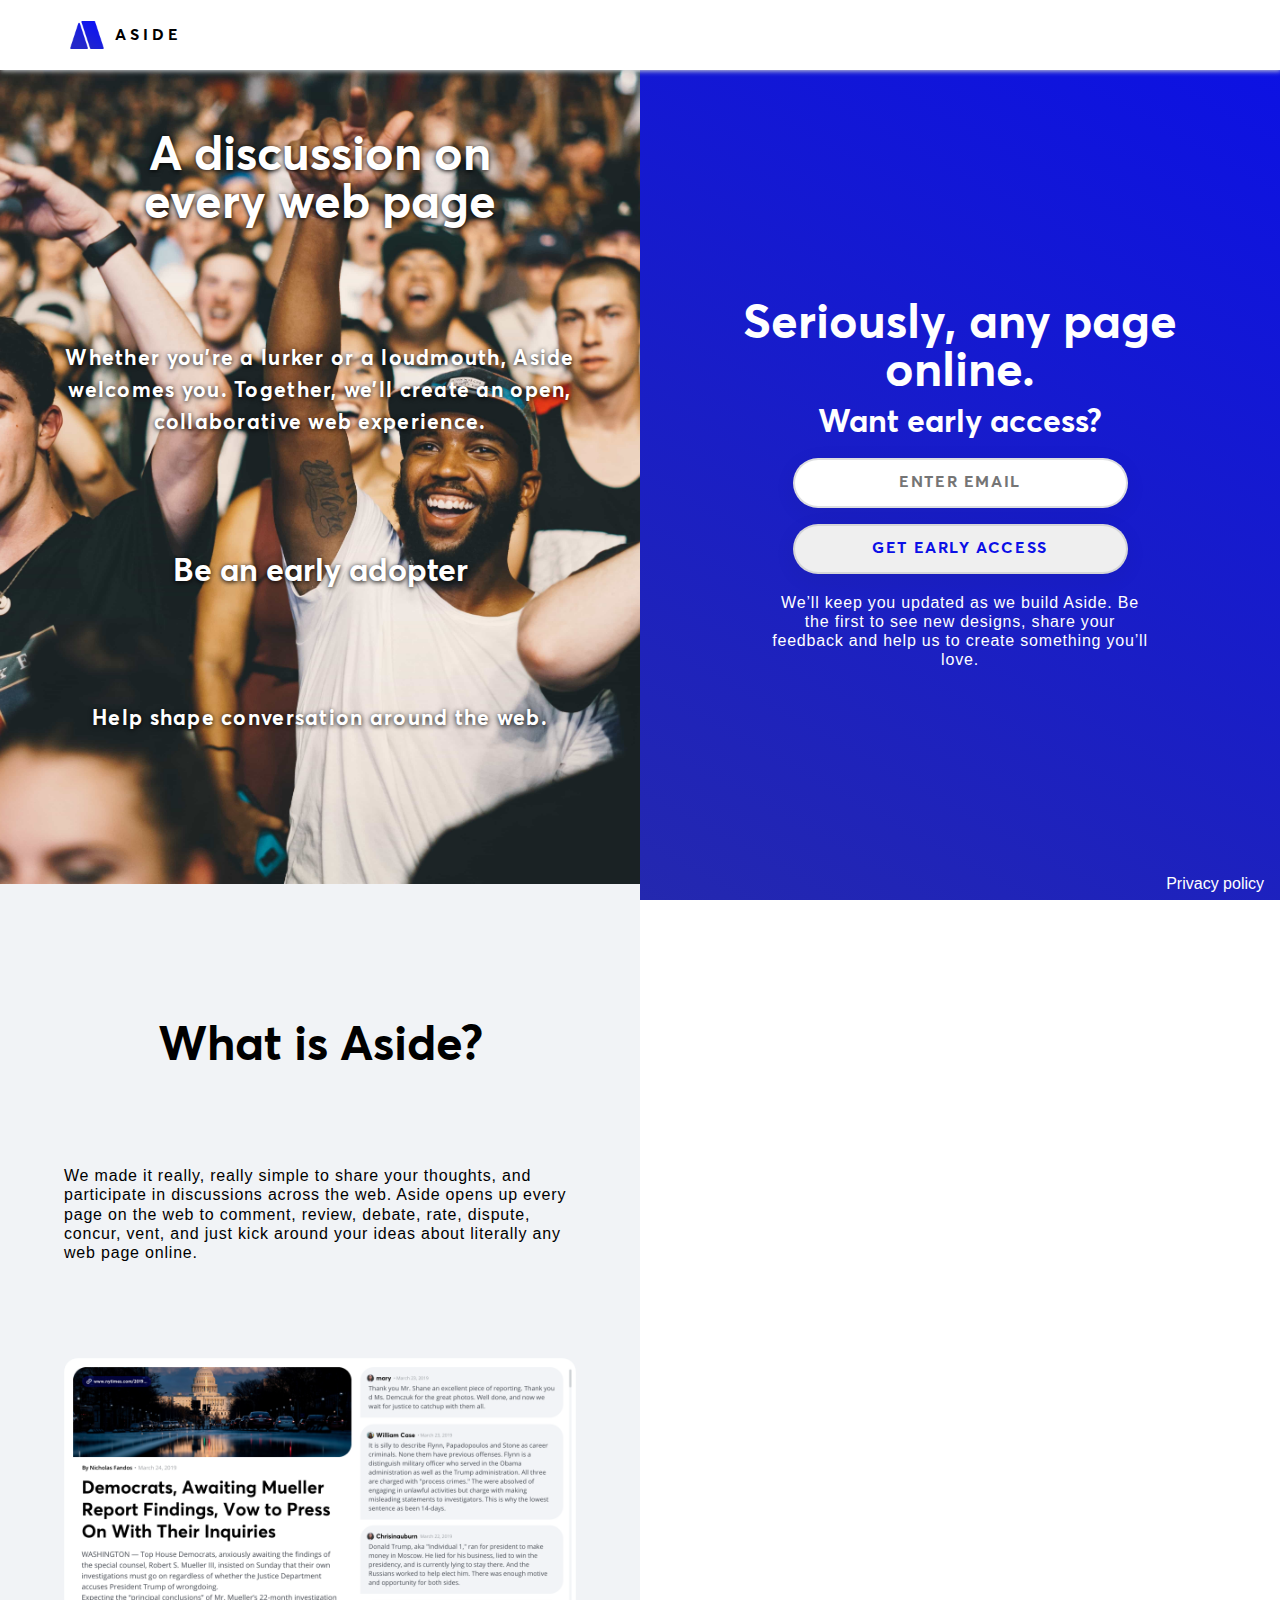
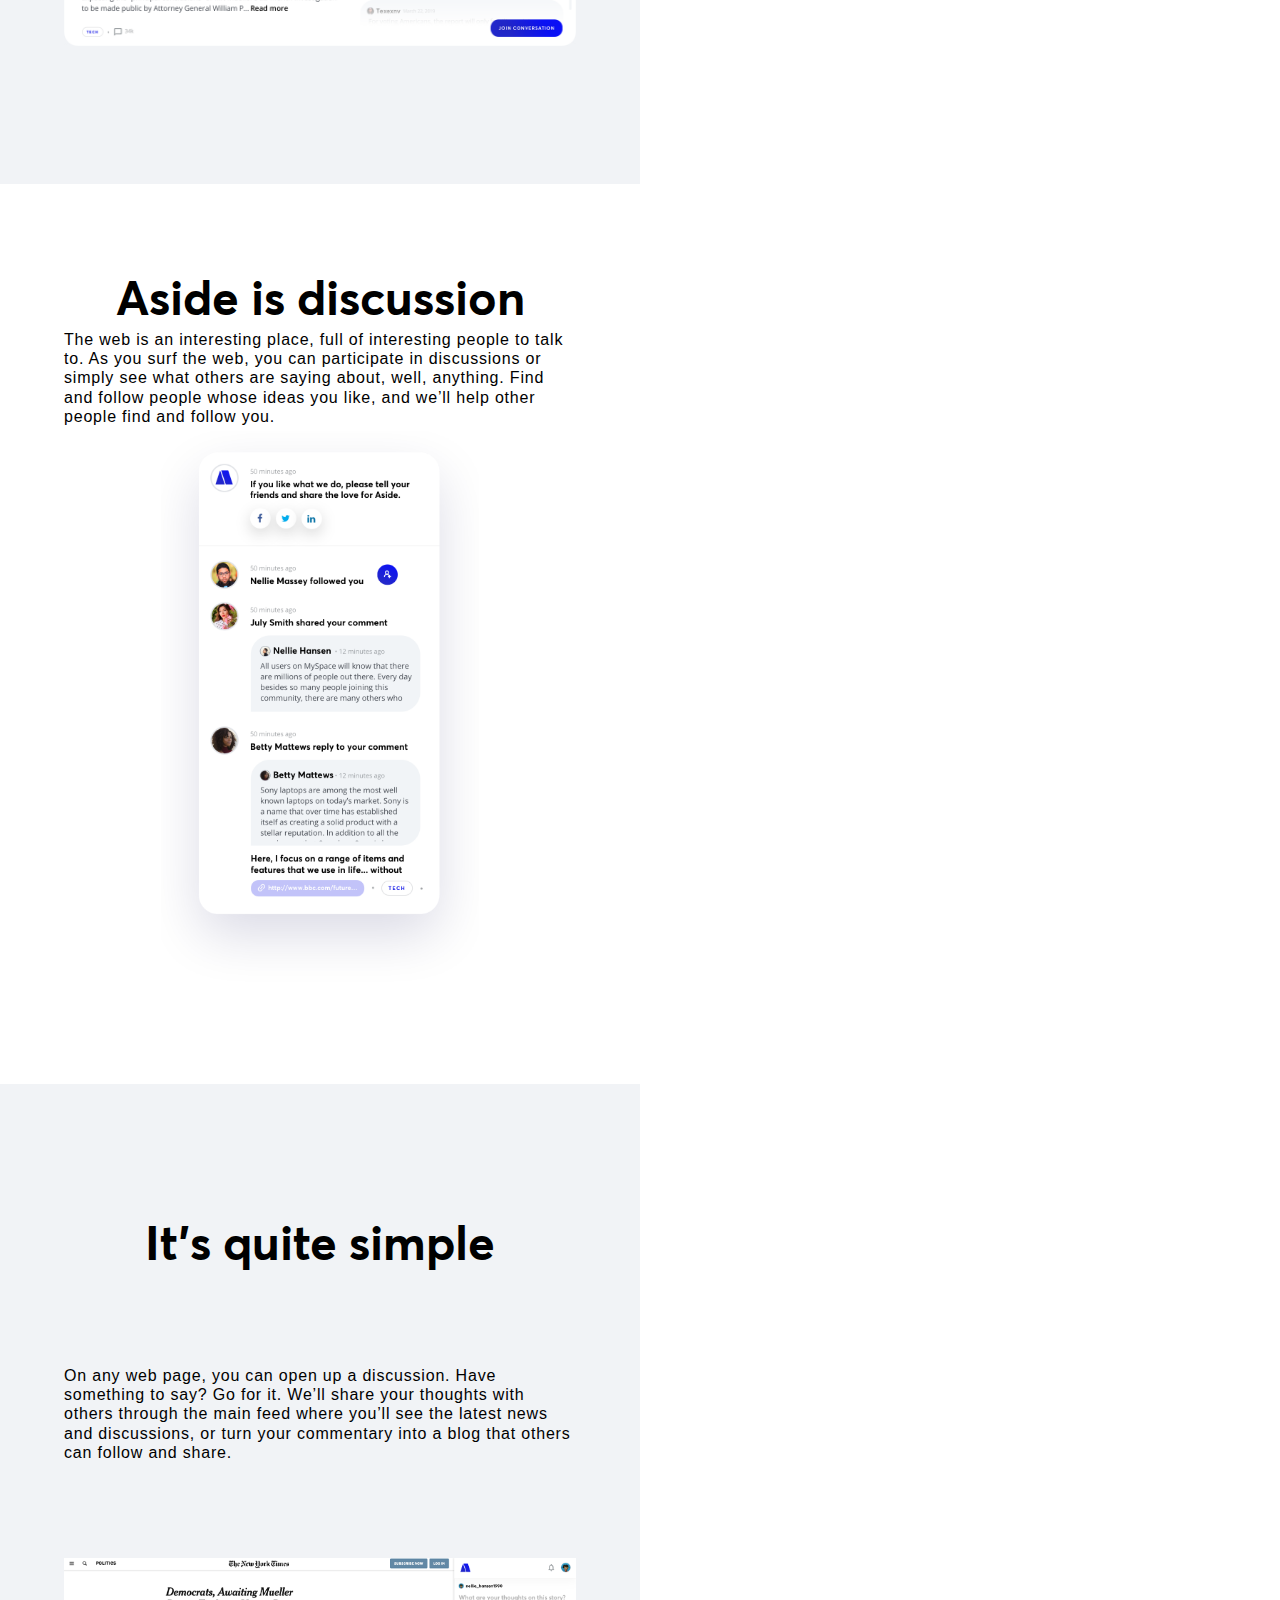
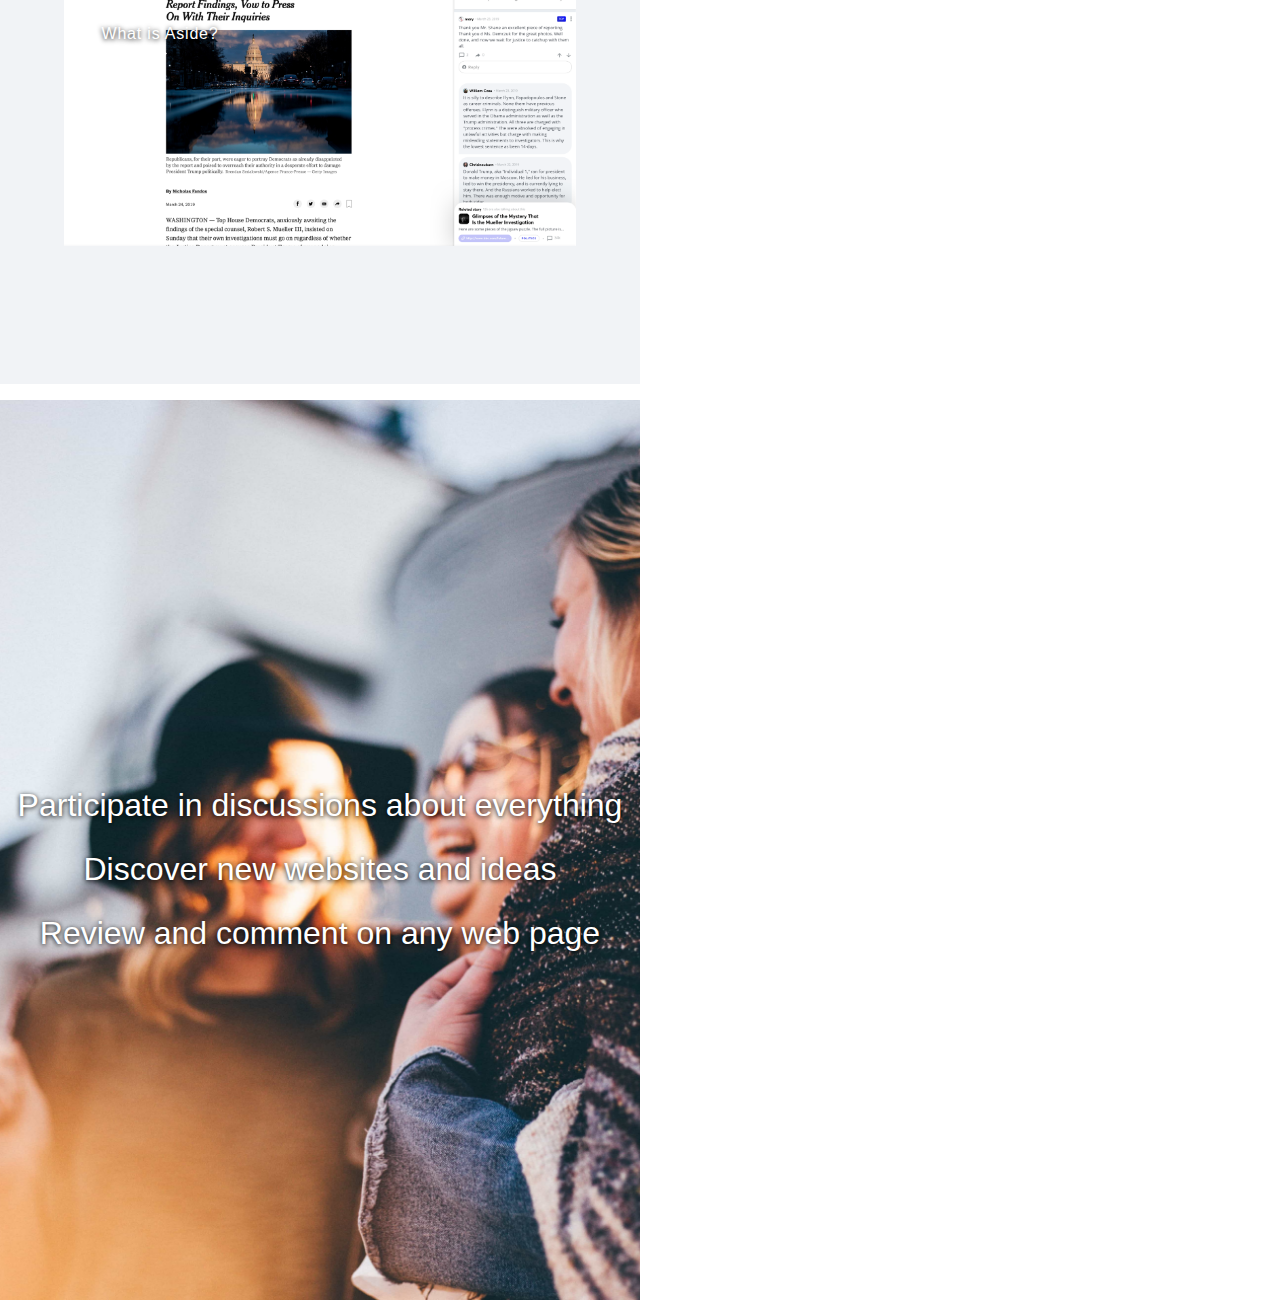
==== commit 76c283af: "updated privacy policy" ====
--- a/index.html
+++ b/index.html
@@ -25,10 +25,10 @@
 
     <!-- Begin Header -->
     <header role="banner" role="presentation">
-      <div id="banner">
-        <img src="images/logo3x.png" alt="Aside logo">
-        <span id="brandname" class="header_text">Aside</span>
-      </div>
+      <a href="index.html"><div id="banner">
+          <img src="images/logo3x.png" alt="Aside logo">
+          <span id="brandname" class="header_text">Aside</span>
+      </div></a>
     </header>
 
     <!-- sign up section -->
@@ -53,6 +53,9 @@
         </div> <!-- End form div -->
         <p>We’ll keep you updated as we build Aside. Be the first to see new designs, share your feedback and help us to create something you’ll love.</p>
       </div> <!-- End content area div -->
+      <div class="terms">
+        <a href="legal/privacy.html">Privacy policy</a>
+      </div>
     </section> <!-- End section -->
 
     <!-- About section -->
--- a/styles/styles.css
+++ b/styles/styles.css
@@ -52,7 +52,9 @@
   letter-spacing: 0.25em;
 }
 
-
+a {
+  text-decoration: none;
+}
 
 /* Sections */
 .content_area {
@@ -277,6 +279,7 @@
 #legal {
   padding-top: 10em;
   align-items: baseline;
+  padding-bottom: 4em;
 }
 
 #legal h1 {
@@ -285,6 +288,7 @@
 
 #legal h2, #legal h3 {
   margin: 1em 20% 0 20%;
+  text-align: left;
 }
 
 #legal p {
@@ -301,6 +305,17 @@
   margin-left: 24%;
 }
 
-.bullet span {
+.bullet span, .bold {
   font-weight: bold;
 }
+
+.terms {
+  position: absolute;
+  bottom: 0;
+  right: 0;
+  padding: 0 1em 0.5em 0;
+}
+
+.terms a {
+  color: white;
+}
--- a/styles/mobile.css
+++ b/styles/mobile.css
@@ -71,4 +71,16 @@
   #more_details p {
     margin: 1em 0.5em;
   }
+
+  #legal h2,
+    #legal h3,
+      #legal p {
+        margin:1em 5% 0 5%;
+      }
+  #legal .bullet, #legal .indentBullet {
+    margin-left: 7%;
+  }
+  #legal .indentBullet {
+    margin-left: 10%;
+  }
 }
